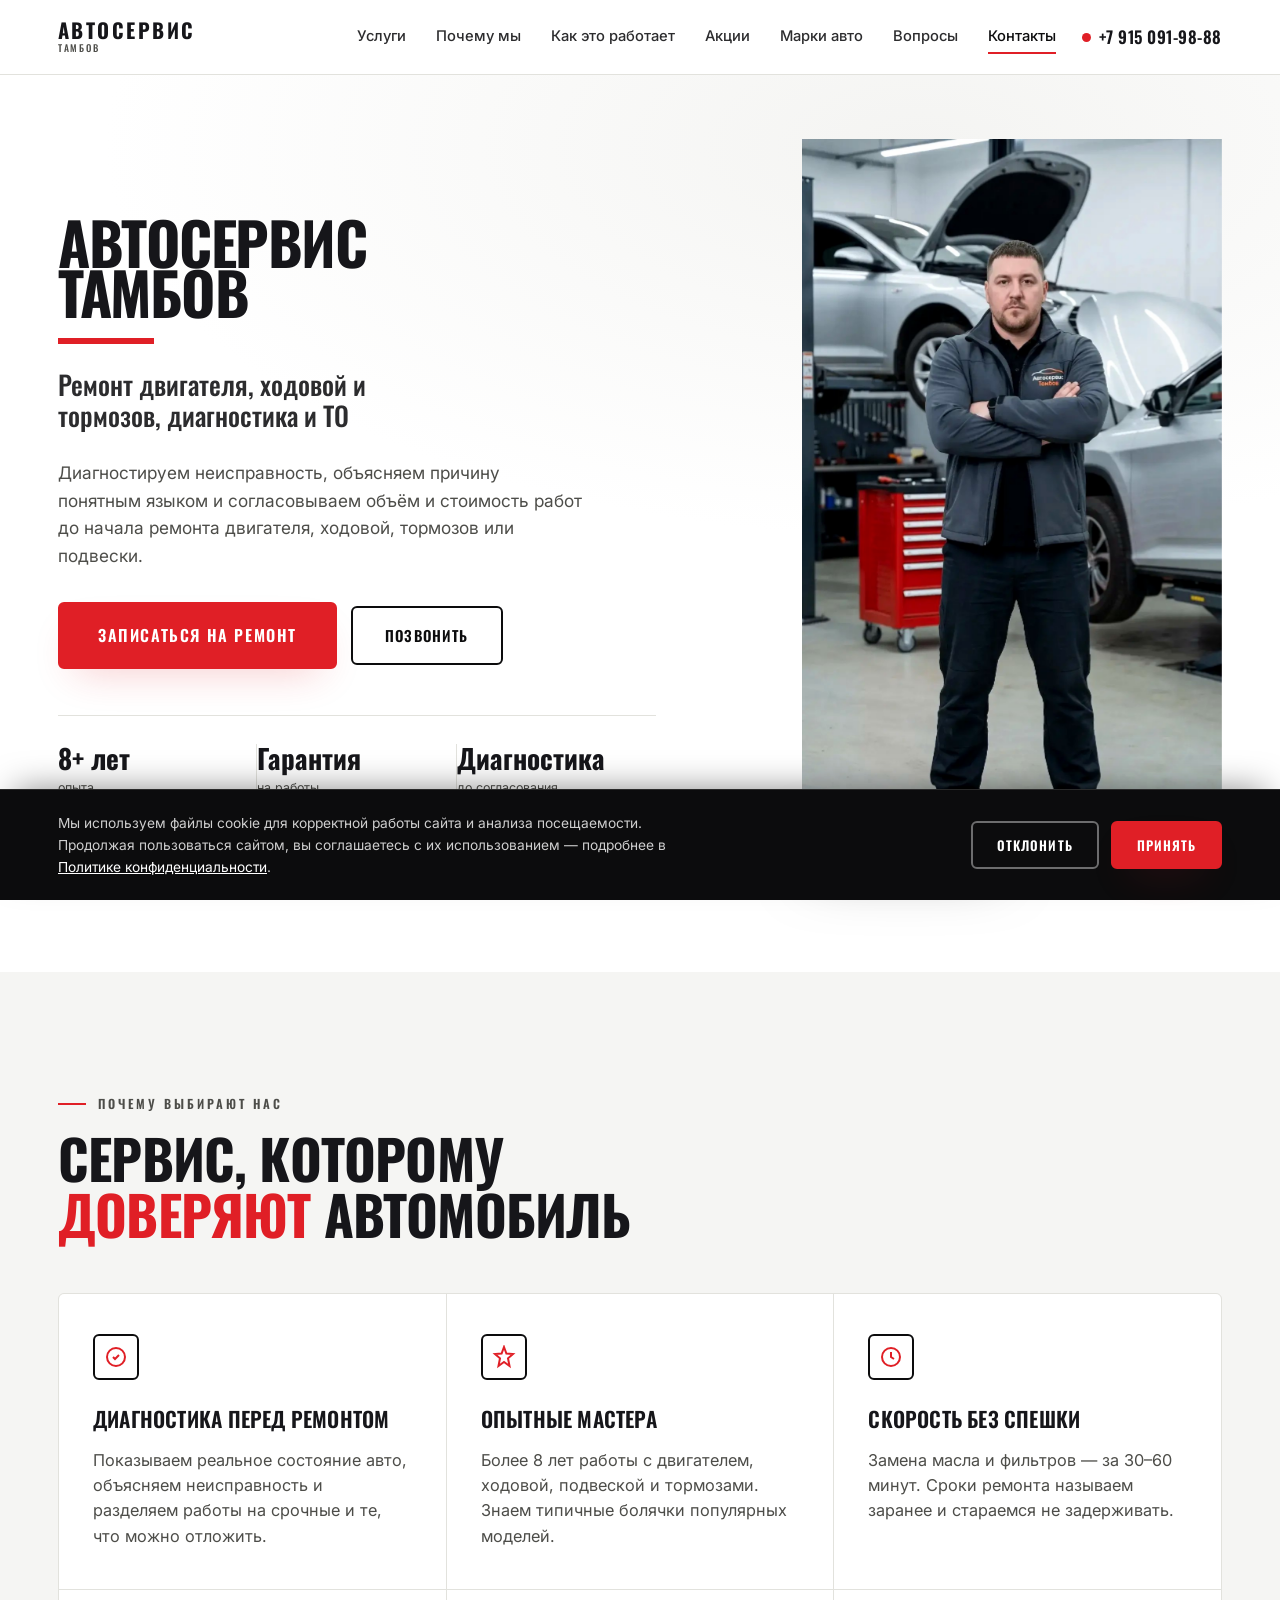
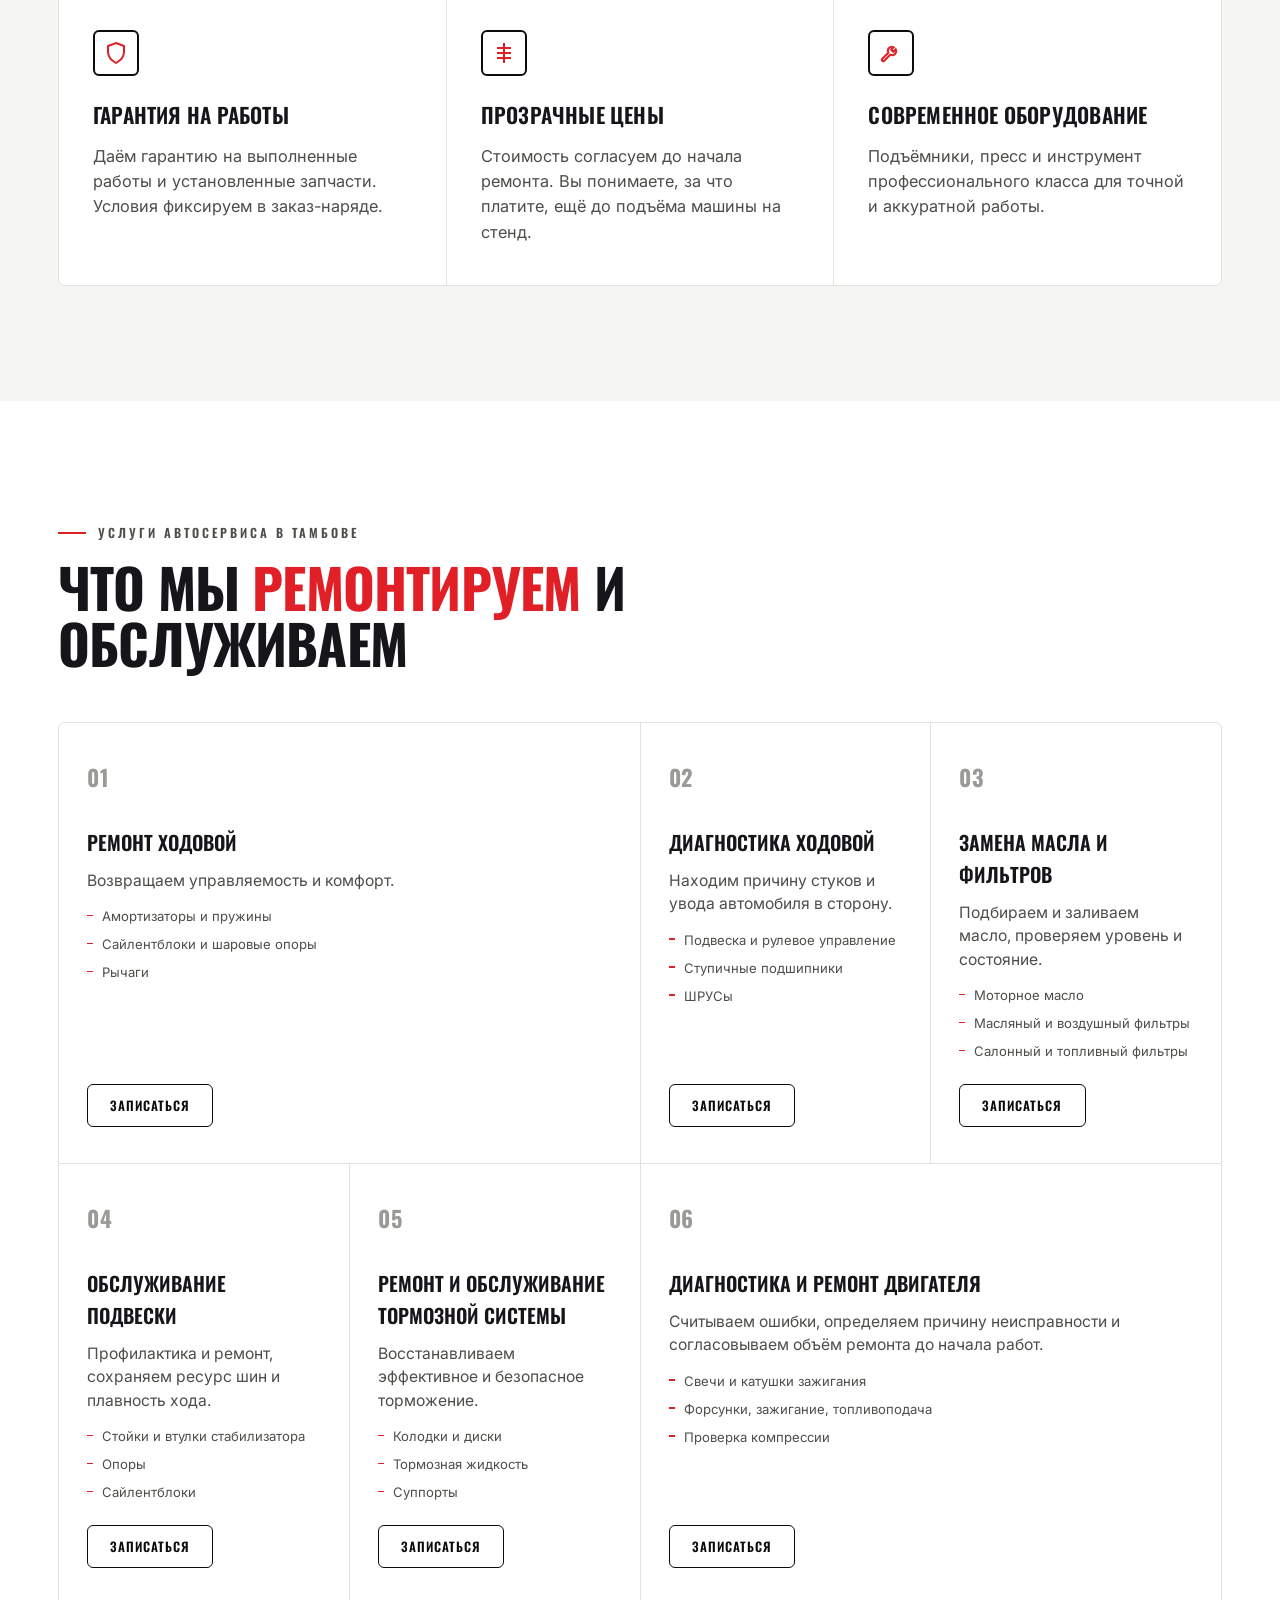
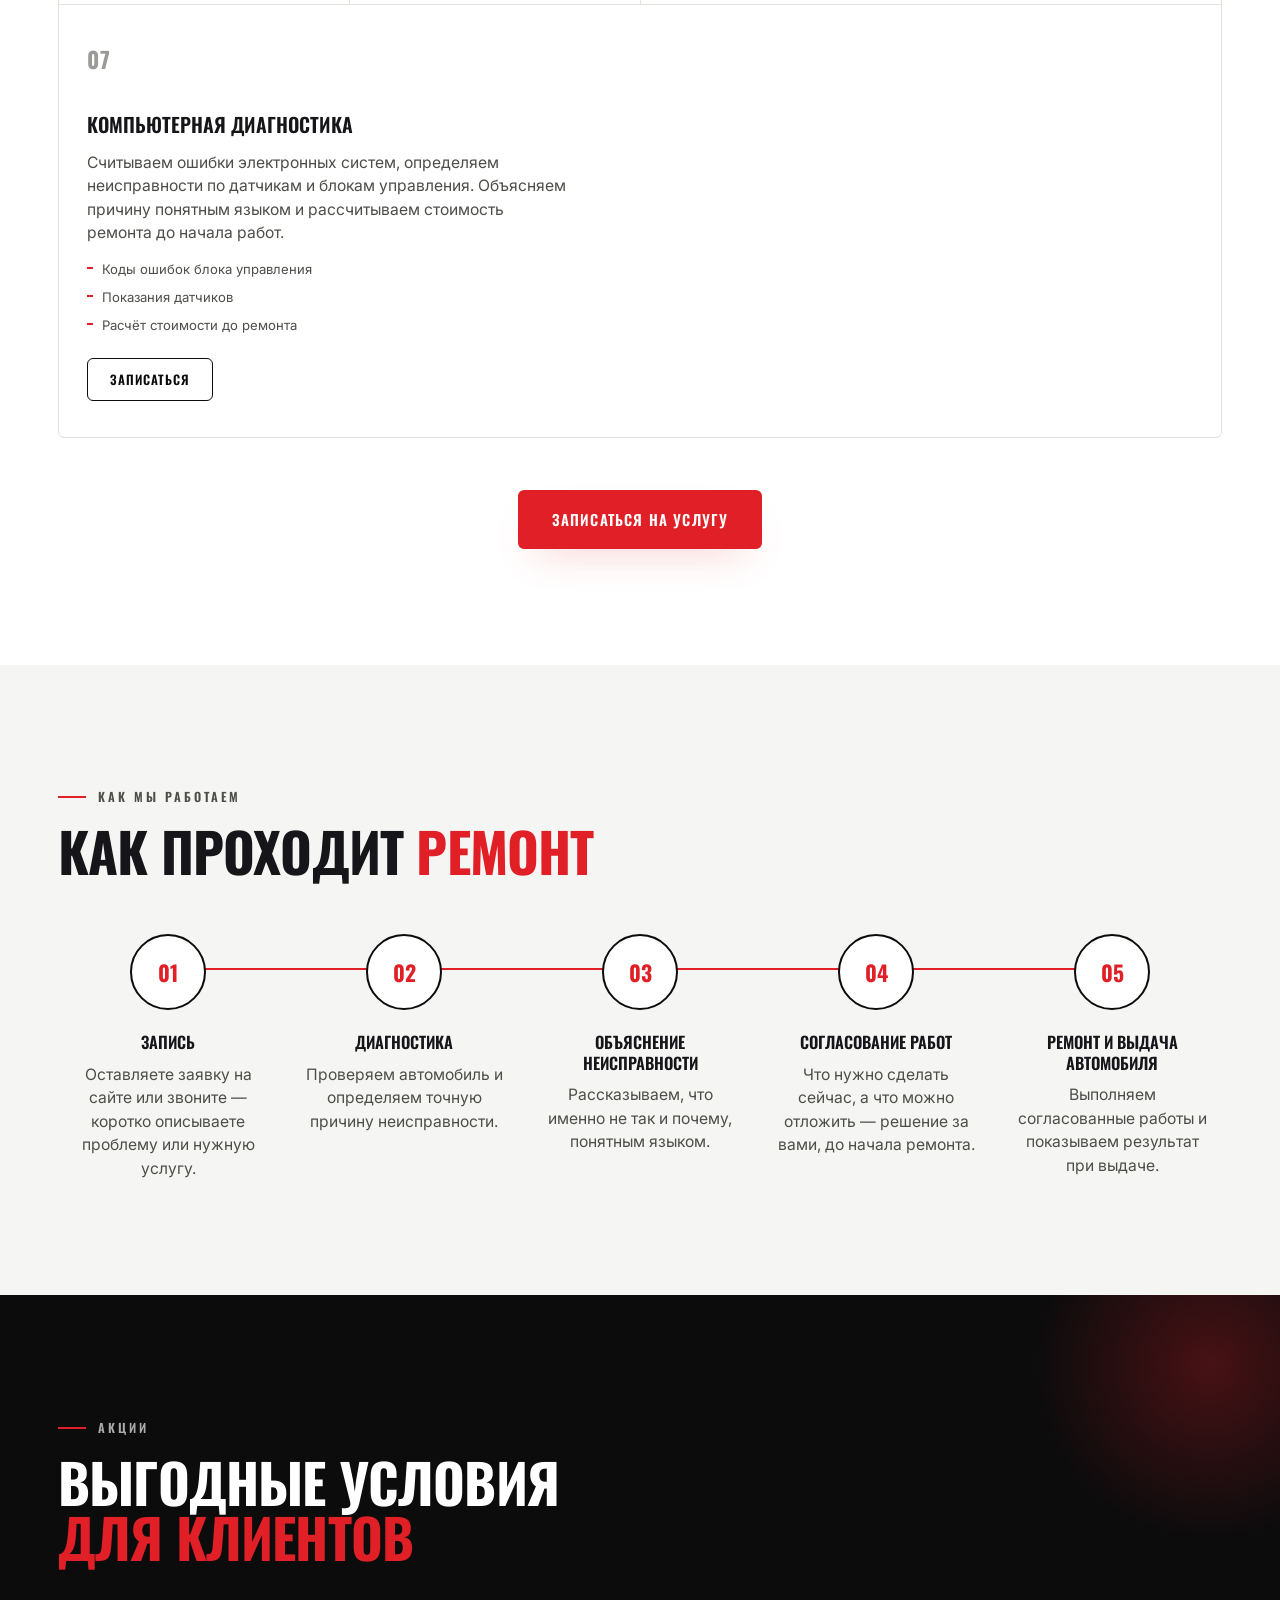
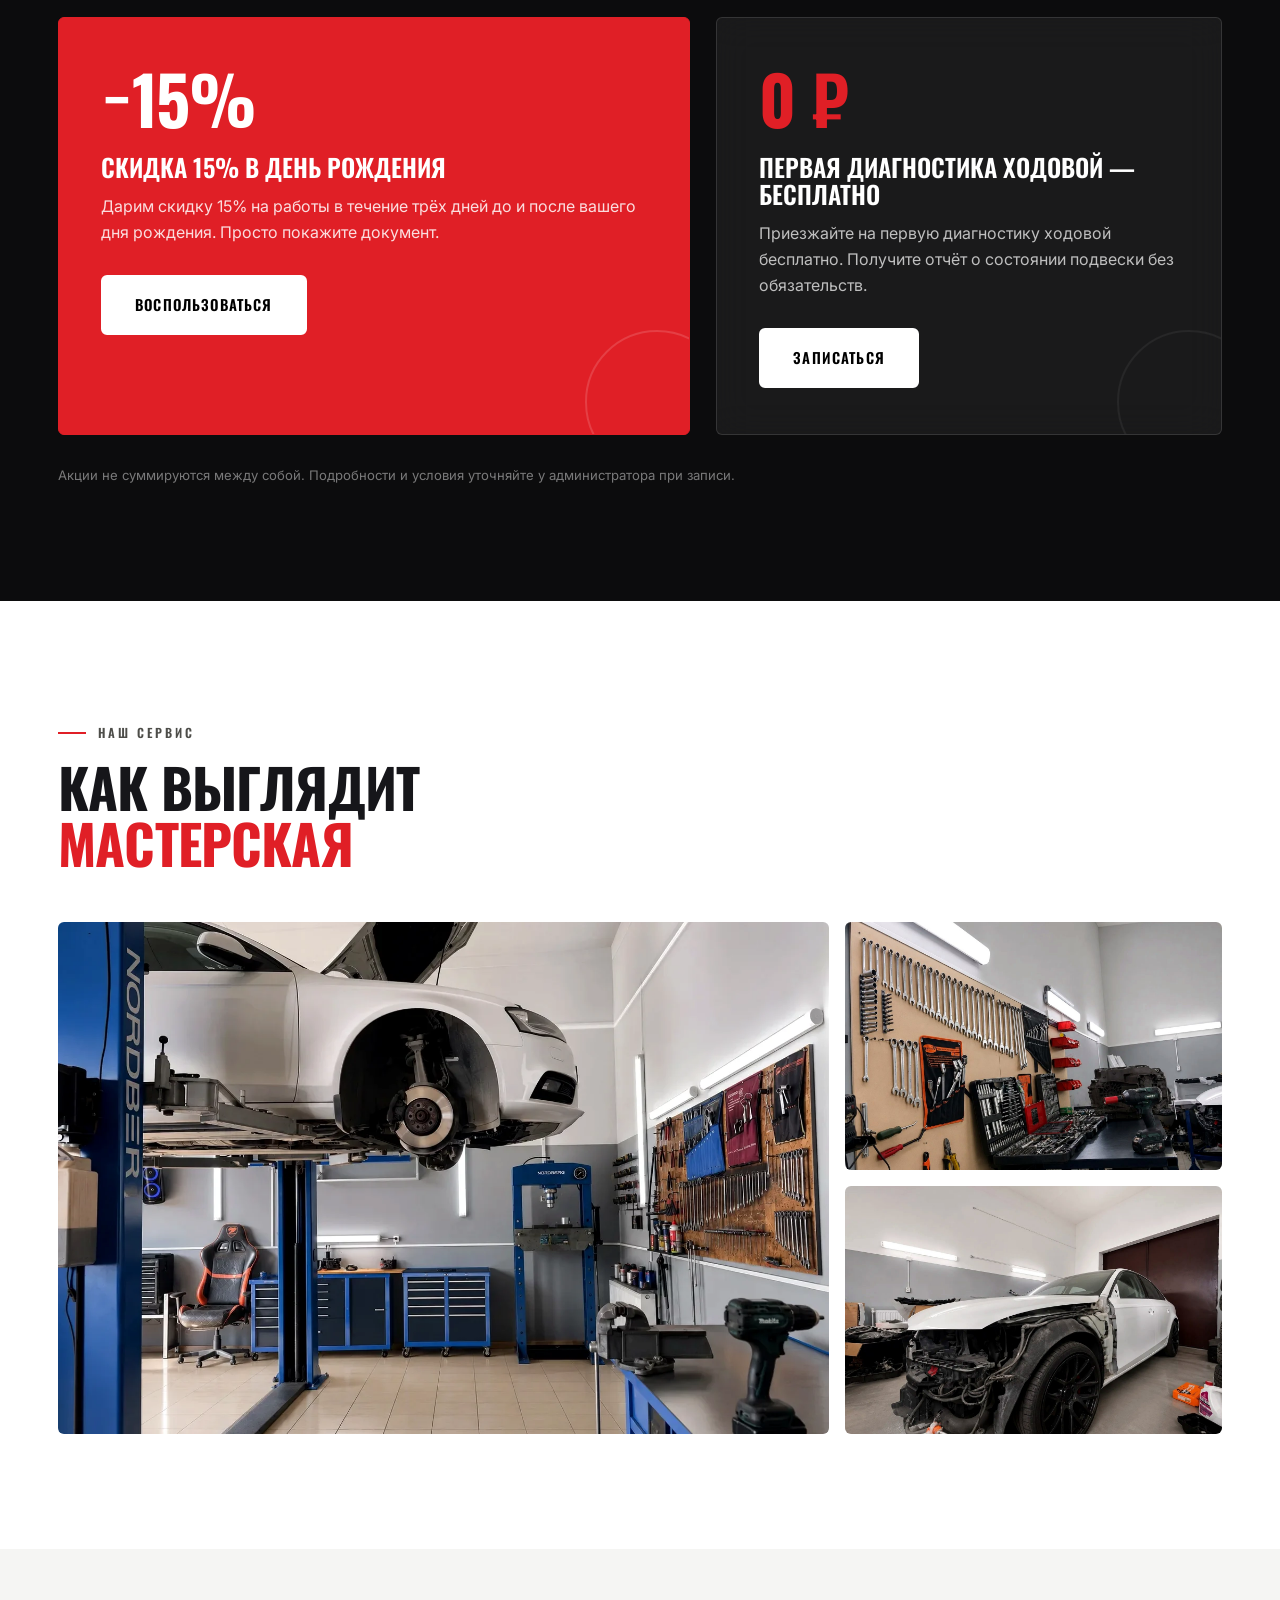
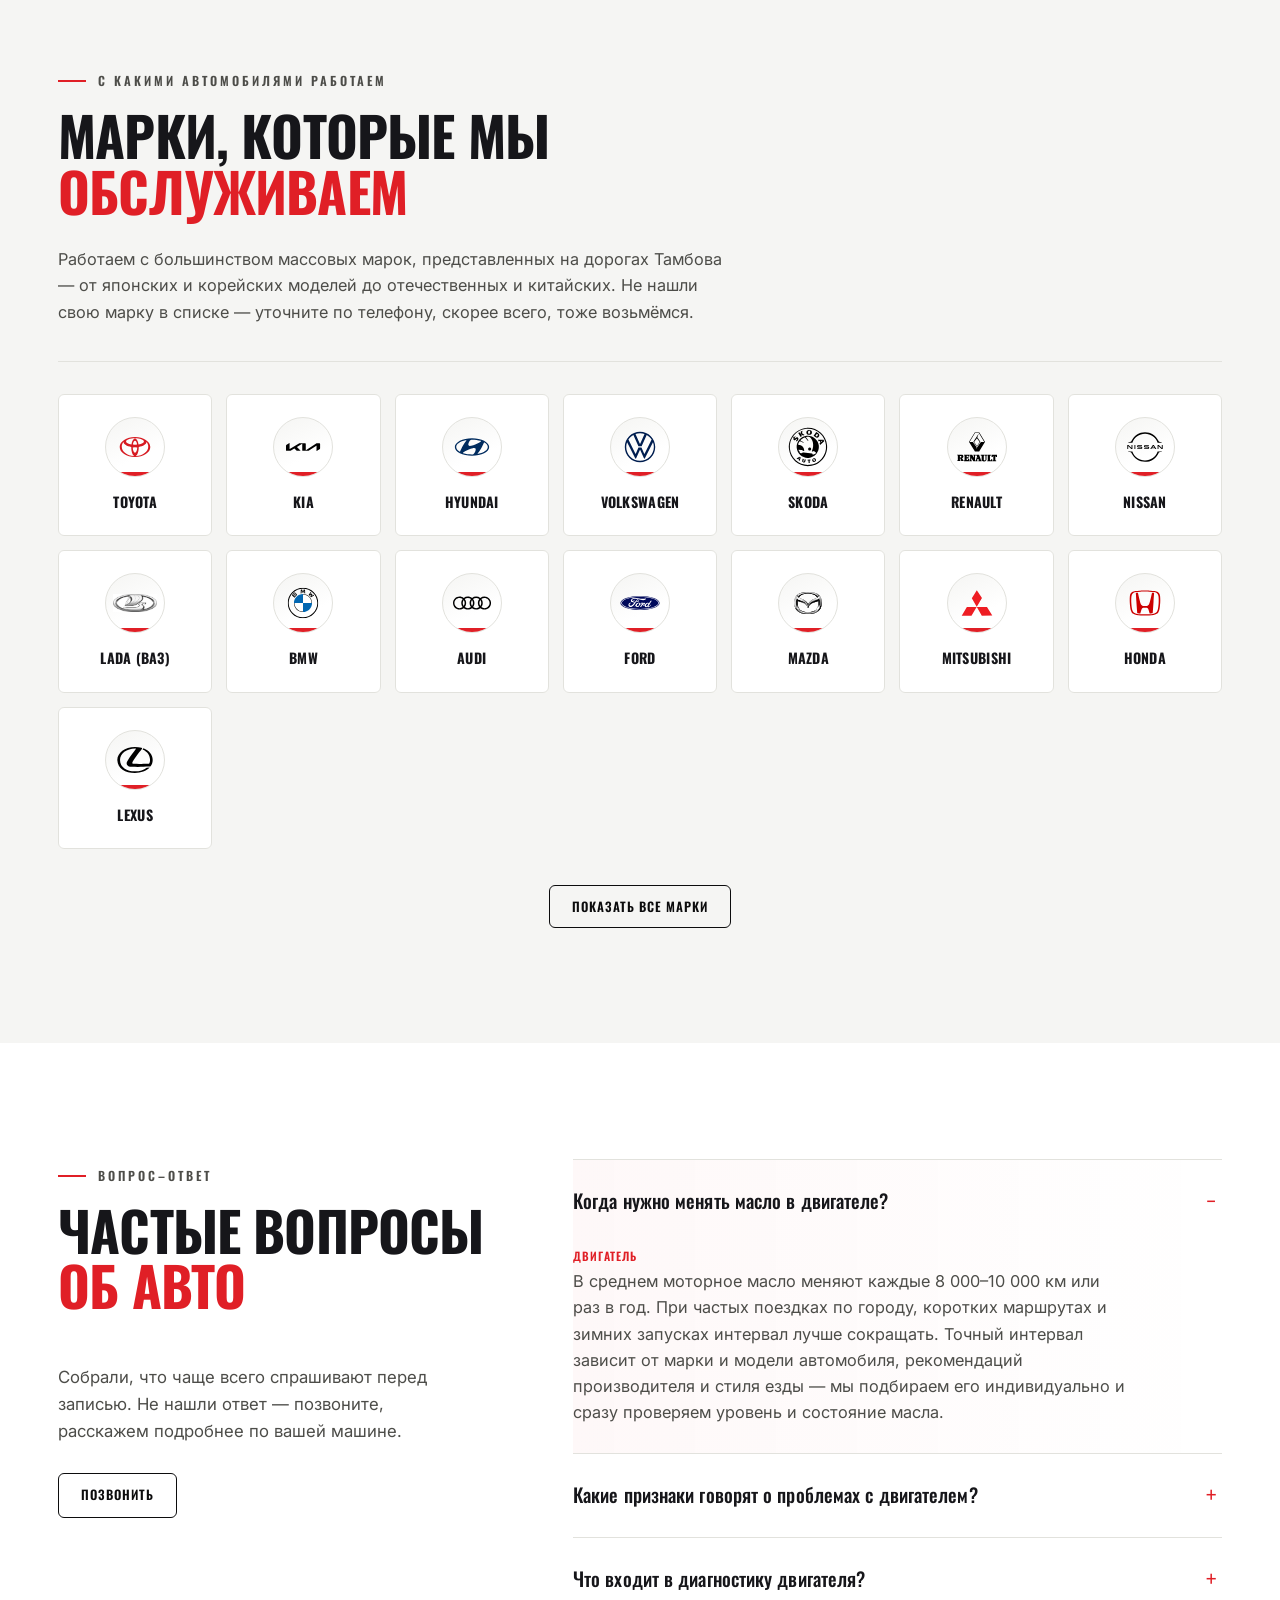
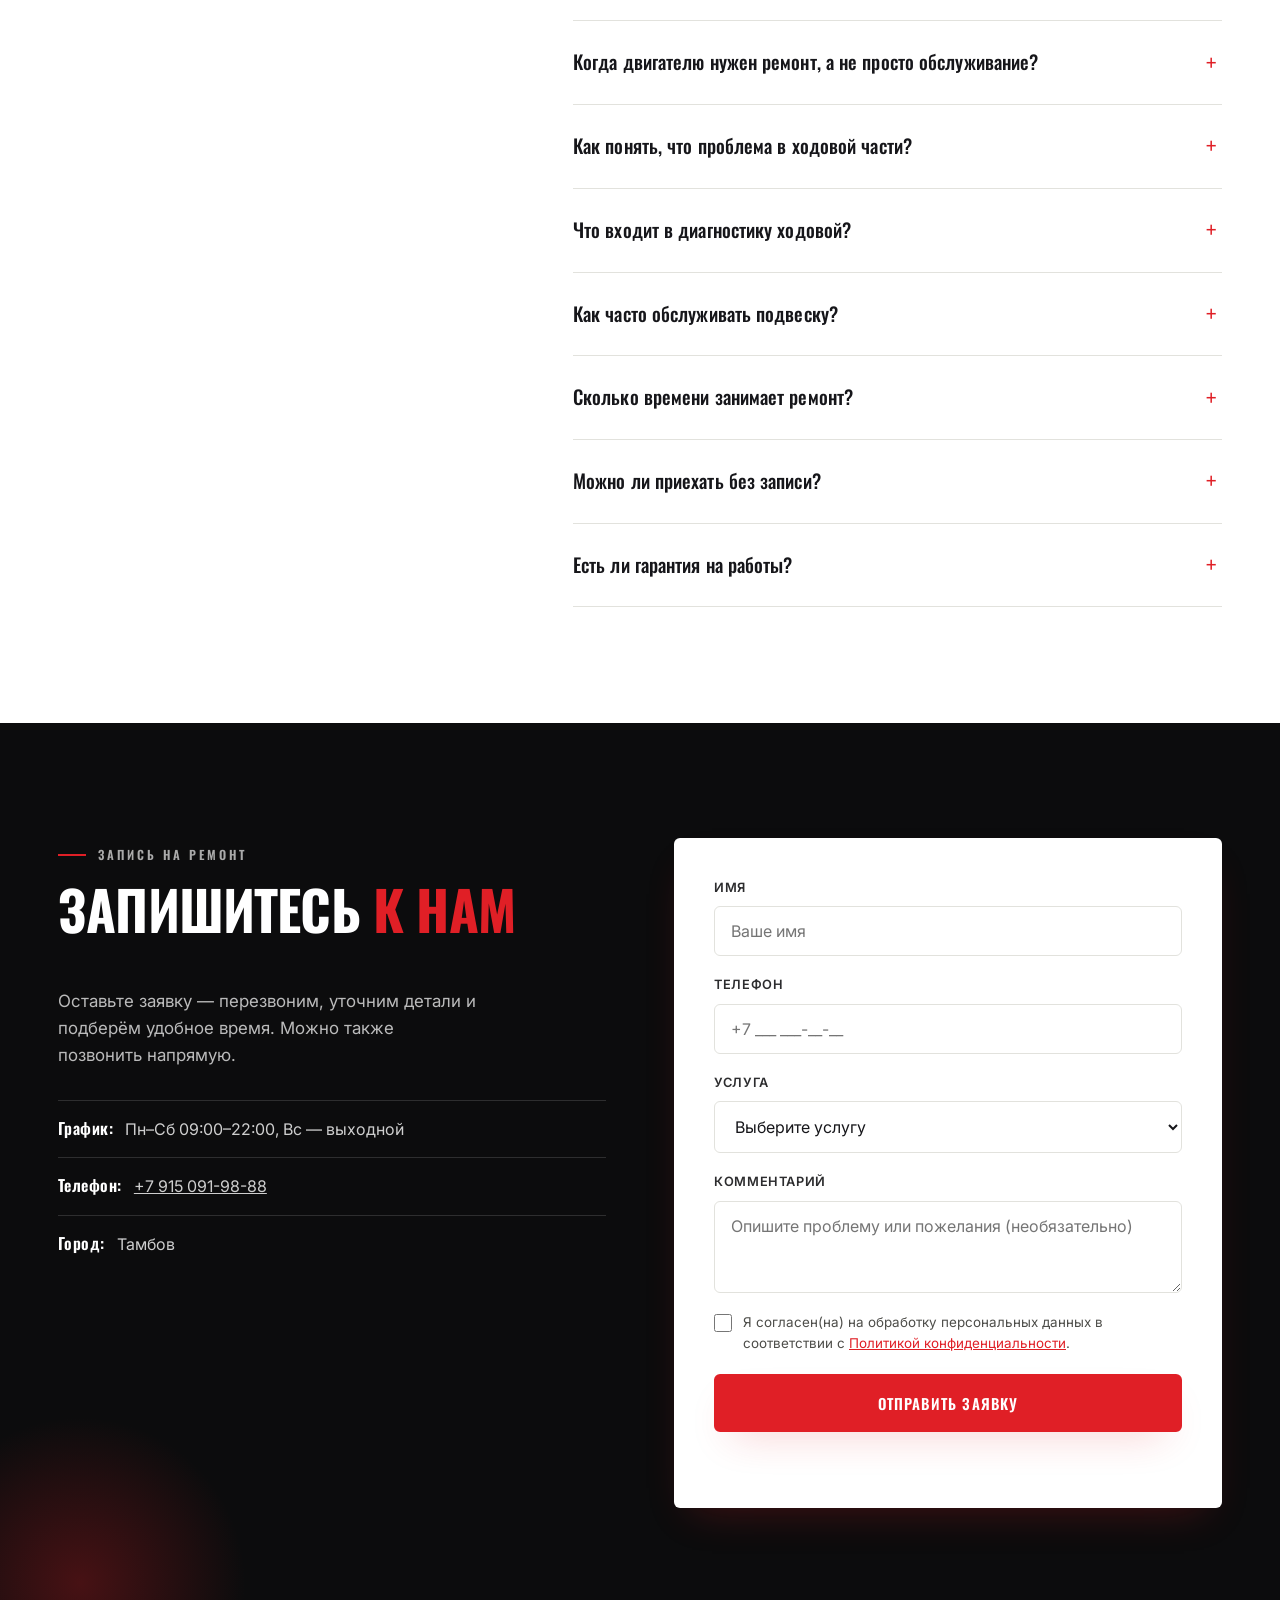
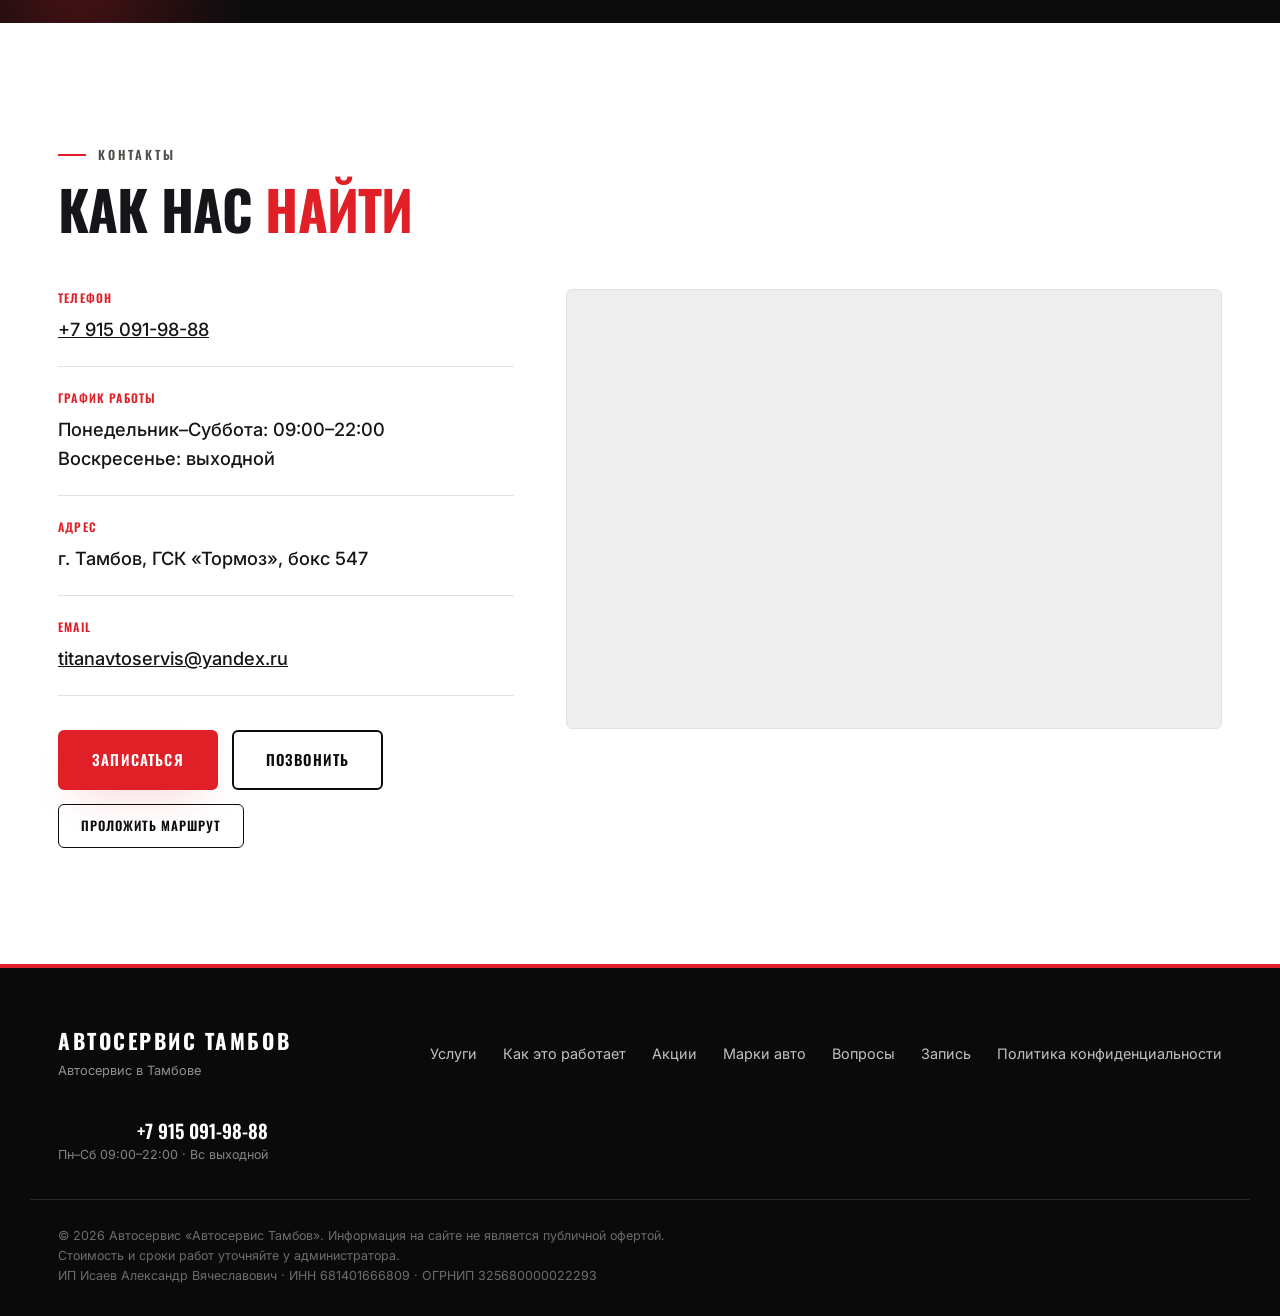
==== STO/index.html @ b54b973a "SEO: короче description, домен тамбовавтосервис.рф в canonical/OG/JSON-LD - meta description сокращё" ====
<!DOCTYPE html>
<html lang="ru">
<head>
<script>document.documentElement.classList.add('js');if('scrollRestoration' in history){history.scrollRestoration='manual'}if(!location.hash){window.scrollTo(0,0)}</script>
<meta charset="UTF-8">
<meta name="viewport" content="width=device-width, initial-scale=1.0">
<title>Автосервис Тамбов — ремонт, диагностика и ТО автомобилей</title>
<meta name="description" content="Автосервис в Тамбове: ремонт двигателя, ходовой и тормозов, замена масла, компьютерная диагностика, ТО. Честная диагностика, гарантия на работы. Пн–Сб 09:00–22:00.">
<meta name="keywords" content="автосервис Тамбов, ремонт автомобилей Тамбов, ремонт двигателя Тамбов, ремонт ходовой Тамбов, замена масла Тамбов, диагностика Тамбов, обслуживание подвески Тамбов, замена тормозов Тамбов, ТО Тамбов, компьютерная диагностика Тамбов">
<meta name="robots" content="index, follow, max-image-preview:large, max-snippet:-1, max-video-preview:-1">
<meta name="author" content="Автосервис Тамбов">
<meta name="geo.region" content="RU-TAM">
<meta name="geo.placename" content="Тамбов">
<meta name="theme-color" content="#000000">
<link rel="canonical" href="https://xn--80aacebauz3avdzlebh.xn--p1ai/">

<!-- Open Graph -->
<meta property="og:type" content="website">
<meta property="og:locale" content="ru_RU">
<meta property="og:site_name" content="Автосервис Тамбов">
<meta property="og:title" content="Автосервис Тамбов — ремонт, диагностика и ТО автомобилей">
<meta property="og:description" content="Ремонт и диагностика ходовой, замена масла, обслуживание подвески и тормозов в Тамбове. Честная диагностика и гарантия. Запишитесь онлайн.">
<meta property="og:url" content="https://xn--80aacebauz3avdzlebh.xn--p1ai/">
<meta property="og:image" content="https://xn--80aacebauz3avdzlebh.xn--p1ai/hero-portrait.jpg">
<meta property="og:image:width" content="1071">
<meta property="og:image:height" content="1920">
<meta property="og:image:alt" content="Главный специалист автосервиса «Автосервис Тамбов»">

<!-- Twitter -->
<meta name="twitter:card" content="summary_large_image">
<meta name="twitter:title" content="Автосервис Тамбов — ремонт и диагностика автомобилей">
<meta name="twitter:description" content="Ремонт ходовой, замена масла, диагностика и ТО в Тамбове. Честная диагностика и гарантия.">
<meta name="twitter:image" content="https://xn--80aacebauz3avdzlebh.xn--p1ai/hero-portrait.jpg">

<link rel="icon" href="data:image/svg+xml,%3Csvg xmlns='http://www.w3.org/2000/svg' viewBox='0 0 100 100'%3E%3Crect width='100' height='100' fill='%23000'/%3E%3Ctext x='50' y='72' font-family='Arial' font-size='62' font-weight='900' fill='%23fff' text-anchor='middle'%3EА%3C/text%3E%3C/svg%3E">

<link rel="preconnect" href="https://fonts.googleapis.com">
<link rel="preconnect" href="https://fonts.gstatic.com" crossorigin>
<link rel="preload" as="image" href="hero-portrait.jpg" fetchpriority="high">
<link href="https://fonts.googleapis.com/css2?family=Oswald:wght@500;600;700&family=Inter:wght@400;500;600;700&display=swap" rel="stylesheet">
<link rel="stylesheet" href="styles.css?v=3">

<!-- Schema.org: LocalBusiness + AutoRepair -->
<script type="application/ld+json">
{
  "@context": "https://schema.org",
  "@type": "AutoRepair",
  "@id": "https://xn--80aacebauz3avdzlebh.xn--p1ai/#business",
  "name": "Автосервис Тамбов",
  "image": "https://xn--80aacebauz3avdzlebh.xn--p1ai/hero-portrait.jpg",
  "url": "https://xn--80aacebauz3avdzlebh.xn--p1ai/",
  "telephone": "+7-900-000-00-00",
  "priceRange": "₽₽",
  "description": "Автосервис в Тамбове: ремонт и диагностика ходовой, замена масла и фильтров, обслуживание подвески, замена тормозной системы и компьютерная диагностика.",
  "address": {
    "@type": "PostalAddress",
    "streetAddress": "г. Тамбов, ГСК «Тормоз», бокс 547",
    "addressLocality": "Тамбов",
    "addressRegion": "Тамбовская область",
    "postalCode": "392000",
    "addressCountry": "RU"
  },
  "geo": {
    "@type": "GeoCoordinates",
    "latitude": "52.721246",
    "longitude": "41.452258"
  },
  "areaServed": {
    "@type": "City",
    "name": "Тамбов"
  },
  "openingHoursSpecification": [
    {
      "@type": "OpeningHoursSpecification",
      "dayOfWeek": ["Monday","Tuesday","Wednesday","Thursday","Friday","Saturday"],
      "opens": "09:00",
      "closes": "22:00"
    }
  ],
  "makesOffer": [
    {"@type":"Offer","itemOffered":{"@type":"Service","name":"Ремонт ходовой"}},
    {"@type":"Offer","itemOffered":{"@type":"Service","name":"Диагностика ходовой"}},
    {"@type":"Offer","itemOffered":{"@type":"Service","name":"Замена масла и фильтров"}},
    {"@type":"Offer","itemOffered":{"@type":"Service","name":"Обслуживание подвески"}},
    {"@type":"Offer","itemOffered":{"@type":"Service","name":"Ремонт и обслуживание тормозной системы"}},
    {"@type":"Offer","itemOffered":{"@type":"Service","name":"Диагностика и ремонт двигателя"}},
    {"@type":"Offer","itemOffered":{"@type":"Service","name":"Компьютерная диагностика"}}
  ]
}
</script>

<!-- Schema.org: FAQPage -->
<script type="application/ld+json">
{
  "@context": "https://schema.org",
  "@type": "FAQPage",
  "mainEntity": [
    {"@type":"Question","name":"Когда нужно менять масло в двигателе?","acceptedAnswer":{"@type":"Answer","text":"В среднем моторное масло меняют каждые 8 000–10 000 км или раз в год — в зависимости от условий эксплуатации. При частых поездках по городу, коротких маршрутах и зимних запусках интервал лучше сокращать. Точный интервал зависит от марки и модели автомобиля, рекомендаций производителя и стиля езды — мы подбираем его индивидуально и сразу проверяем уровень и состояние масла."}},
    {"@type":"Question","name":"Какие признаки говорят о проблемах с двигателем?","acceptedAnswer":{"@type":"Answer","text":"Насторожить должны: загоревшийся индикатор Check Engine, падение мощности и провалы при разгоне, троение и вибрация на холостых, посторонние стуки, синий или чёрный дым из выхлопа, повышенный расход масла или топлива, перегрев. При любом из этих симптомов лучше сразу сделать компьютерную диагностику двигателя у нас в Тамбове."}},
    {"@type":"Question","name":"Что входит в диагностику двигателя?","acceptedAnswer":{"@type":"Answer","text":"Компьютерная диагностика двигателя включает считывание кодов ошибок из блока управления, проверку показаний датчиков в реальном времени, оценку работы системы зажигания, топливоподачи и впуска. При необходимости проверяем компрессию в цилиндрах и состояние свечей. По итогам вы получаете понятное объяснение неисправности и расчёт стоимости ремонта."}},
    {"@type":"Question","name":"Когда двигателю нужен ремонт, а не просто обслуживание?","acceptedAnswer":{"@type":"Answer","text":"Плановое обслуживание (масло, фильтры, свечи) поддерживает двигатель в норме. Ремонт требуется при конкретной неисправности: стук, потеря компрессии, течь масла или антифриза, перегрев, ошибки по катушкам или форсункам. Точный объём работ мы определяем по результатам диагностики и согласовываем с вами до начала ремонта."}},
    {"@type":"Question","name":"Как понять, что проблема в ходовой части?","acceptedAnswer":{"@type":"Answer","text":"Основные признаки неисправности ходовой: стуки и скрипы на неровностях, увод автомобиля в сторону, неравномерный износ шин, вибрация на руле, раскачка кузова после ям. При появлении любого из этих симптомов стоит сделать диагностику ходовой. В Тамбове первая диагностика ходовой у нас — бесплатно."}},
    {"@type":"Question","name":"Что входит в диагностику ходовой?","acceptedAnswer":{"@type":"Answer","text":"Мы осматриваем и проверяем амортизаторы, пружины, сайлентблоки, шаровые опоры, рулевые наконечники, стойки и втулки стабилизатора, ступичные подшипники, ШРУСы и состояние тормозных элементов. По итогам вы получаете список того, что требует замены сейчас, а что можно отложить."}},
    {"@type":"Question","name":"Как часто обслуживать подвеску?","acceptedAnswer":{"@type":"Answer","text":"Проверять подвеску рекомендуется раз в 15 000–20 000 км или при появлении посторонних звуков — точный интервал зависит от модели автомобиля, рекомендаций производителя и состояния узлов. Расходные элементы (сайлентблоки, стойки стабилизатора) меняются по износу. Регулярный осмотр продлевает срок службы шин и сохраняет управляемость."}},
    {"@type":"Question","name":"Сколько времени занимает ремонт?","acceptedAnswer":{"@type":"Answer","text":"Замена масла и фильтров — около 30–60 минут. Диагностика — 30–40 минут. Ремонт подвески и тормозов чаще занимает от 1 до 3 часов, ремонт двигателя и сложные случаи — дольше. Сроки зависят от автомобиля, объёма работ и наличия нужных деталей — точное время называем после диагностики, до начала работ."}},
    {"@type":"Question","name":"Можно ли приехать без записи?","acceptedAnswer":{"@type":"Answer","text":"Да, мы стараемся принять без записи, но в часы загрузки возможно ожидание. Чтобы приехать в удобное время и без очереди, лучше записаться заранее по телефону или через форму на сайте."}},
    {"@type":"Question","name":"Есть ли гарантия на работы?","acceptedAnswer":{"@type":"Answer","text":"Да. Мы предоставляем гарантию на выполненные работы и установленные запчасти. Условия и срок гарантии зависят от вида работ и согласовываются при оформлении заказа-наряда."}}
  ]
}
</script>
</head>
<body>

<a class="skip-link" href="#main">Перейти к содержимому</a>

<div class="scroll-progress" id="scroll-progress" aria-hidden="true"></div>

<!-- HEADER -->
<header class="site-header" id="top">
  <div class="container header-inner">
    <a href="#top" class="brand" aria-label="Автосервис Тамбов, на главную">
      <span class="brand-name">АВТОСЕРВИС<small>Тамбов</small></span>
    </a>
    <nav class="nav" aria-label="Основная навигация">
      <a href="#services">Услуги</a>
      <a href="#why">Почему мы</a>
      <a href="#process">Как это работает</a>
      <a href="#promo">Акции</a>
      <a href="#brands">Марки авто</a>
      <a href="#faq">Вопросы</a>
      <a href="#contacts">Контакты</a>
    </nav>
    <a href="tel:+79150919888" class="header-phone" aria-label="Позвонить в автосервис Тамбов">
      +7 915 091-98-88
    </a>
    <button class="burger" aria-label="Открыть меню" aria-expanded="false" aria-controls="mobile-nav">
      <span></span><span></span><span></span>
    </button>
  </div>
  <div class="mobile-nav" id="mobile-nav" hidden>
    <a href="#services">Услуги</a>
    <a href="#why">Почему мы</a>
    <a href="#process">Как это работает</a>
    <a href="#promo">Акции</a>
    <a href="#brands">Марки авто</a>
    <a href="#faq">Вопросы</a>
    <a href="#contacts">Контакты</a>
    <a href="tel:+79150919888" class="mobile-call">Позвонить: +7 915 091-98-88</a>
  </div>
</header>

<main id="main">

<!-- HERO -->
<section class="hero" aria-labelledby="hero-title">
  <div class="container hero-grid">
    <div class="hero-copy">
      <h1 id="hero-title">
        <span class="hero-brand hero-enter">Автосервис<br>Тамбов</span>
        <span class="hero-sub hero-enter hero-enter-2">Ремонт двигателя, ходовой и тормозов, диагностика и ТО</span>
      </h1>
      <p class="hero-lead hero-enter hero-enter-2">
        Диагностируем неисправность, объясняем причину понятным языком и согласовываем объём
        и стоимость работ до начала ремонта двигателя, ходовой, тормозов или подвески.
      </p>
      <div class="hero-actions hero-enter hero-enter-3">
        <a href="#booking" class="btn btn-primary btn-lg">Записаться на ремонт</a>
        <a href="tel:+79150919888" class="btn btn-ghost">Позвонить</a>
      </div>
      <ul class="hero-trust hero-enter hero-enter-3">
        <li><strong>8+ лет</strong><span>опыта<br>мастеров</span></li>
        <li><strong>Гарантия</strong><span>на работы<br>и запчасти</span></li>
        <li><strong>Диагностика</strong><span>до согласования<br>объёма работ</span></li>
      </ul>
    </div>

    <figure class="hero-figure hero-enter hero-enter-4">
      <picture>
        <img src="hero-portrait.jpg" alt="Главный специалист автосервиса «Автосервис Тамбов» на фоне поднятого автомобиля" width="1071" height="1920" fetchpriority="high">
      </picture>
      <figcaption class="hero-badge">
        <span class="hero-badge-line">Александр</span>
        Руководитель автосервиса
      </figcaption>
    </figure>
  </div>
</section>

<!-- WHY -->
<section class="section why" id="why" aria-labelledby="why-title">
  <div class="container">
    <p class="eyebrow">Почему выбирают нас</p>
    <h2 id="why-title" class="section-title">Сервис, которому <span class="accent">доверяют</span> автомобиль</h2>
    <div class="why-grid stagger">
      <article class="why-card">
        <div class="why-ico"><svg viewBox="0 0 24 24" fill="none" stroke="currentColor" stroke-width="2"><path d="M9 12l2 2 4-4"/><circle cx="12" cy="12" r="9"/></svg></div>
        <h3>Диагностика перед ремонтом</h3>
        <p>Показываем реальное состояние авто, объясняем неисправность и разделяем работы на срочные и те, что можно отложить.</p>
      </article>
      <article class="why-card">
        <div class="why-ico"><svg viewBox="0 0 24 24" fill="none" stroke="currentColor" stroke-width="2"><path d="M12 2l2.4 6.5L21 9l-5 4.3L17.5 21 12 17l-5.5 4L8 13.3 3 9l6.6-.5z"/></svg></div>
        <h3>Опытные мастера</h3>
        <p>Более 8 лет работы с двигателем, ходовой, подвеской и тормозами. Знаем типичные болячки популярных моделей.</p>
      </article>
      <article class="why-card">
        <div class="why-ico"><svg viewBox="0 0 24 24" fill="none" stroke="currentColor" stroke-width="2"><circle cx="12" cy="12" r="9"/><path d="M12 7v5l3 2"/></svg></div>
        <h3>Скорость без спешки</h3>
        <p>Замена масла и фильтров — за 30–60 минут. Сроки ремонта называем заранее и стараемся не задерживать.</p>
      </article>
      <article class="why-card">
        <div class="why-ico"><svg viewBox="0 0 24 24" fill="none" stroke="currentColor" stroke-width="2"><path d="M12 2l8 3v6c0 5-3.5 8.5-8 11-4.5-2.5-8-6-8-11V5z"/></svg></div>
        <h3>Гарантия на работы</h3>
        <p>Даём гарантию на выполненные работы и установленные запчасти. Условия фиксируем в заказ-наряде.</p>
      </article>
      <article class="why-card">
        <div class="why-ico"><svg viewBox="0 0 24 24" fill="none" stroke="currentColor" stroke-width="2"><path d="M12 2v20M5 7h14M5 12h14M5 17h14"/></svg></div>
        <h3>Прозрачные цены</h3>
        <p>Стоимость согласуем до начала ремонта. Вы понимаете, за что платите, ещё до подъёма машины на стенд.</p>
      </article>
      <article class="why-card">
        <div class="why-ico"><svg viewBox="0 0 24 24" fill="none" stroke="currentColor" stroke-width="2"><path d="M14.7 6.3a4 4 0 00-5.4 5.4l-6 6a1.4 1.4 0 002 2l6-6a4 4 0 005.4-5.4l-2.5 2.5-2-2z"/></svg></div>
        <h3>Современное оборудование</h3>
        <p>Подъёмники, пресс и инструмент профессионального класса для точной и аккуратной работы.</p>
      </article>
    </div>
  </div>
</section>

<!-- SERVICES -->
<section class="section services" id="services" aria-labelledby="services-title">
  <div class="container">
    <p class="eyebrow">Услуги автосервиса в Тамбове</p>
    <h2 id="services-title" class="section-title">Что мы <span class="accent">ремонтируем</span> и обслуживаем</h2>
    <div class="services-grid stagger" itemscope itemtype="https://schema.org/OfferCatalog">
      <article class="service-card" itemscope itemprop="itemListElement" itemtype="https://schema.org/Service">
        <span class="service-num">01</span>
        <h3 itemprop="name">Ремонт ходовой</h3>
        <p itemprop="description">Возвращаем управляемость и комфорт.</p>
        <ul class="service-examples">
          <li>Амортизаторы и пружины</li>
          <li>Сайлентблоки и шаровые опоры</li>
          <li>Рычаги</li>
        </ul>
        <button type="button" class="btn btn-outline service-cta" data-service="Ремонт ходовой">Записаться</button>
      </article>
      <article class="service-card" itemscope itemprop="itemListElement" itemtype="https://schema.org/Service">
        <span class="service-num">02</span>
        <h3 itemprop="name">Диагностика ходовой</h3>
        <p itemprop="description">Находим причину стуков и увода автомобиля в сторону.</p>
        <ul class="service-examples">
          <li>Подвеска и рулевое управление</li>
          <li>Ступичные подшипники</li>
          <li>ШРУСы</li>
        </ul>
        <button type="button" class="btn btn-outline service-cta" data-service="Диагностика ходовой">Записаться</button>
      </article>
      <article class="service-card" itemscope itemprop="itemListElement" itemtype="https://schema.org/Service">
        <span class="service-num">03</span>
        <h3 itemprop="name">Замена масла и фильтров</h3>
        <p itemprop="description">Подбираем и заливаем масло, проверяем уровень и состояние.</p>
        <ul class="service-examples">
          <li>Моторное масло</li>
          <li>Масляный и воздушный фильтры</li>
          <li>Салонный и топливный фильтры</li>
        </ul>
        <button type="button" class="btn btn-outline service-cta" data-service="Замена масла и фильтров">Записаться</button>
      </article>
      <article class="service-card" itemscope itemprop="itemListElement" itemtype="https://schema.org/Service">
        <span class="service-num">04</span>
        <h3 itemprop="name">Обслуживание подвески</h3>
        <p itemprop="description">Профилактика и ремонт, сохраняем ресурс шин и плавность хода.</p>
        <ul class="service-examples">
          <li>Стойки и втулки стабилизатора</li>
          <li>Опоры</li>
          <li>Сайлентблоки</li>
        </ul>
        <button type="button" class="btn btn-outline service-cta" data-service="Обслуживание подвески">Записаться</button>
      </article>
      <article class="service-card" itemscope itemprop="itemListElement" itemtype="https://schema.org/Service">
        <span class="service-num">05</span>
        <h3 itemprop="name">Ремонт и обслуживание тормозной системы</h3>
        <p itemprop="description">Восстанавливаем эффективное и безопасное торможение.</p>
        <ul class="service-examples">
          <li>Колодки и диски</li>
          <li>Тормозная жидкость</li>
          <li>Суппорты</li>
        </ul>
        <button type="button" class="btn btn-outline service-cta" data-service="Ремонт и обслуживание тормозной системы">Записаться</button>
      </article>
      <article class="service-card" itemscope itemprop="itemListElement" itemtype="https://schema.org/Service">
        <span class="service-num">06</span>
        <h3 itemprop="name">Диагностика и ремонт двигателя</h3>
        <p itemprop="description">Считываем ошибки, определяем причину неисправности и согласовываем объём ремонта до начала работ.</p>
        <ul class="service-examples">
          <li>Свечи и катушки зажигания</li>
          <li>Форсунки, зажигание, топливоподача</li>
          <li>Проверка компрессии</li>
        </ul>
        <button type="button" class="btn btn-outline service-cta" data-service="Диагностика и ремонт двигателя">Записаться</button>
      </article>
      <article class="service-card service-card-wide" itemscope itemprop="itemListElement" itemtype="https://schema.org/Service">
        <span class="service-num">07</span>
        <h3 itemprop="name">Компьютерная диагностика</h3>
        <p itemprop="description">Считываем ошибки электронных систем, определяем неисправности по датчикам и блокам управления. Объясняем причину понятным языком и рассчитываем стоимость ремонта до начала работ.</p>
        <ul class="service-examples">
          <li>Коды ошибок блока управления</li>
          <li>Показания датчиков</li>
          <li>Расчёт стоимости до ремонта</li>
        </ul>
        <button type="button" class="btn btn-outline service-cta" data-service="Компьютерная диагностика">Записаться</button>
      </article>
    </div>
    <div class="services-cta">
      <a href="#booking" class="btn btn-primary">Записаться на услугу</a>
    </div>
  </div>
</section>

<!-- PROCESS -->
<section class="section process" id="process" aria-labelledby="process-title">
  <div class="container">
    <p class="eyebrow">Как мы работаем</p>
    <h2 id="process-title" class="section-title">Как проходит <span class="accent">ремонт</span></h2>
    <ol class="process-timeline stagger">
      <li class="process-step">
        <span class="process-node"><span class="process-num">01</span></span>
        <h3>Запись</h3>
        <p>Оставляете заявку на сайте или звоните — коротко описываете проблему или нужную услугу.</p>
      </li>
      <li class="process-step">
        <span class="process-node"><span class="process-num">02</span></span>
        <h3>Диагностика</h3>
        <p>Проверяем автомобиль и определяем точную причину неисправности.</p>
      </li>
      <li class="process-step">
        <span class="process-node"><span class="process-num">03</span></span>
        <h3>Объяснение неисправности</h3>
        <p>Рассказываем, что именно не так и почему, понятным языком.</p>
      </li>
      <li class="process-step">
        <span class="process-node"><span class="process-num">04</span></span>
        <h3>Согласование работ</h3>
        <p>Что нужно сделать сейчас, а что можно отложить — решение за вами, до начала ремонта.</p>
      </li>
      <li class="process-step">
        <span class="process-node"><span class="process-num">05</span></span>
        <h3>Ремонт и выдача автомобиля</h3>
        <p>Выполняем согласованные работы и показываем результат при выдаче.</p>
      </li>
    </ol>
  </div>
</section>

<!-- PROMO -->
<section class="section promo" id="promo" aria-labelledby="promo-title">
  <div class="container">
    <p class="eyebrow eyebrow-inverse">Акции</p>
    <h2 id="promo-title" class="section-title section-title-inverse">Выгодные условия <span class="accent">для клиентов</span></h2>
    <div class="promo-grid">
      <article class="promo-card promo-card-primary" data-reveal="left" data-reveal-repeat>
        <span class="promo-tag">−15%</span>
        <h3>Скидка 15% в день рождения</h3>
        <p>Дарим скидку 15% на работы в течение трёх дней до и после вашего дня рождения. Просто покажите документ.</p>
        <a href="#booking" class="btn btn-light">Воспользоваться</a>
      </article>
      <article class="promo-card" data-reveal="right" data-reveal-repeat>
        <span class="promo-tag">0 ₽</span>
        <h3>Первая диагностика ходовой — бесплатно</h3>
        <p>Приезжайте на первую диагностику ходовой бесплатно. Получите отчёт о состоянии подвески без обязательств.</p>
        <a href="#booking" class="btn btn-light">Записаться</a>
      </article>
    </div>
    <p class="promo-note">Акции не суммируются между собой. Подробности и условия уточняйте у администратора при записи.</p>
  </div>
</section>

<!-- GALLERY -->
<section class="section gallery" id="gallery" aria-labelledby="gallery-title">
  <div class="container">
    <p class="eyebrow">Наш сервис</p>
    <h2 id="gallery-title" class="section-title">Как выглядит <span class="accent">мастерская</span></h2>
    <div class="gallery-grid">
      <figure class="gallery-item gallery-item-wide" data-reveal="scale" data-reveal-repeat>
        <img src="workshop-1.webp" alt="Автомобиль на подъёмнике в автосервисе «Автосервис Тамбов»" loading="lazy" width="1448" height="1086">
      </figure>
      <figure class="gallery-item" data-reveal="up" data-reveal-repeat>
        <img src="tools-1.jpg" alt="Профессиональный инструмент в автосервисе «Автосервис Тамбов»" loading="lazy" width="1448" height="1086">
      </figure>
      <figure class="gallery-item" data-reveal="up" data-reveal-repeat>
        <img src="workshop-2.jpg" alt="Ремонт автомобиля в боксе автосервиса «Автосервис Тамбов»" loading="lazy" width="1448" height="1086">
      </figure>
    </div>
  </div>
</section>

<!-- BRANDS -->
<section class="section brands" id="brands" aria-labelledby="brands-title">
  <div class="container">
    <p class="eyebrow">С какими автомобилями работаем</p>
    <h2 id="brands-title" class="section-title">Марки, которые мы <span class="accent">обслуживаем</span></h2>
    <p class="brands-lead">Работаем с большинством массовых марок, представленных на дорогах Тамбова — от японских и корейских моделей до отечественных и китайских. Не нашли свою марку в списке — уточните по телефону, скорее всего, тоже возьмёмся.</p>
    <div class="brands-divider" role="presentation"></div>
    <ul class="brands-grid stagger" id="brands-list">
      <li><span class="brand-mark"><img src="assets/car-brands/toyota.svg" alt="Логотип Toyota" loading="lazy" decoding="async" width="40" height="40"></span><span class="brand-label">Toyota</span></li>
      <li><span class="brand-mark"><img src="assets/car-brands/kia.svg" alt="Логотип Kia" loading="lazy" decoding="async" width="40" height="40"></span><span class="brand-label">Kia</span></li>
      <li><span class="brand-mark"><img src="assets/car-brands/hyundai.svg" alt="Логотип Hyundai" loading="lazy" decoding="async" width="40" height="40"></span><span class="brand-label">Hyundai</span></li>
      <li><span class="brand-mark"><img src="assets/car-brands/volkswagen.svg" alt="Логотип Volkswagen" loading="lazy" decoding="async" width="40" height="40"></span><span class="brand-label">Volkswagen</span></li>
      <li><span class="brand-mark"><img src="assets/car-brands/skoda.svg" alt="Логотип Skoda" loading="lazy" decoding="async" width="40" height="40"></span><span class="brand-label">Skoda</span></li>
      <li><span class="brand-mark"><img src="assets/car-brands/renault.svg" alt="Логотип Renault" loading="lazy" decoding="async" width="40" height="40"></span><span class="brand-label">Renault</span></li>
      <li><span class="brand-mark"><img src="assets/car-brands/nissan.svg" alt="Логотип Nissan" loading="lazy" decoding="async" width="40" height="40"></span><span class="brand-label">Nissan</span></li>
      <li><span class="brand-mark"><img src="assets/car-brands/lada.png" alt="Логотип Lada" loading="lazy" decoding="async" width="40" height="40"></span><span class="brand-label">Lada (ВАЗ)</span></li>
      <li><span class="brand-mark"><img src="assets/car-brands/bmw.svg" alt="Логотип BMW" loading="lazy" decoding="async" width="40" height="40"></span><span class="brand-label">BMW</span></li>
      <li><span class="brand-mark"><img src="assets/car-brands/audi.svg" alt="Логотип Audi" loading="lazy" decoding="async" width="40" height="40"></span><span class="brand-label">Audi</span></li>
      <li><span class="brand-mark"><img src="assets/car-brands/ford.svg" alt="Логотип Ford" loading="lazy" decoding="async" width="40" height="40"></span><span class="brand-label">Ford</span></li>
      <li><span class="brand-mark"><img src="assets/car-brands/mazda.svg" alt="Логотип Mazda" loading="lazy" decoding="async" width="40" height="40"></span><span class="brand-label">Mazda</span></li>
      <li><span class="brand-mark"><img src="assets/car-brands/mitsubishi.svg" alt="Логотип Mitsubishi" loading="lazy" decoding="async" width="40" height="40"></span><span class="brand-label">Mitsubishi</span></li>
      <li><span class="brand-mark"><img src="assets/car-brands/honda.svg" alt="Логотип Honda" loading="lazy" decoding="async" width="40" height="40"></span><span class="brand-label">Honda</span></li>
      <li><span class="brand-mark"><img src="assets/car-brands/lexus.svg" alt="Логотип Lexus" loading="lazy" decoding="async" width="40" height="40"></span><span class="brand-label">Lexus</span></li>
      <li class="brand-extra"><span class="brand-mark"><img src="assets/car-brands/volvo.svg" alt="Логотип Volvo" loading="lazy" decoding="async" width="40" height="40"></span><span class="brand-label">Volvo</span></li>
      <li class="brand-extra"><span class="brand-mark"><img src="assets/car-brands/chevrolet.svg" alt="Логотип Chevrolet" loading="lazy" decoding="async" width="40" height="40"></span><span class="brand-label">Chevrolet</span></li>
      <li class="brand-extra"><span class="brand-mark"><img src="assets/car-brands/peugeot.svg" alt="Логотип Peugeot" loading="lazy" decoding="async" width="40" height="40"></span><span class="brand-label">Peugeot</span></li>
      <li class="brand-extra"><span class="brand-mark"><img src="assets/car-brands/opel.png" alt="Логотип Opel" loading="lazy" decoding="async" width="40" height="40"></span><span class="brand-label">Opel</span></li>
      <li class="brand-extra"><span class="brand-mark"><img src="assets/car-brands/subaru.svg" alt="Логотип Subaru" loading="lazy" decoding="async" width="40" height="40"></span><span class="brand-label">Subaru</span></li>
      <li class="brand-extra"><span class="brand-mark"><img src="assets/car-brands/suzuki.svg" alt="Логотип Suzuki" loading="lazy" decoding="async" width="40" height="40"></span><span class="brand-label">Suzuki</span></li>
      <li class="brand-extra"><span class="brand-mark"><img src="assets/car-brands/infiniti.svg" alt="Логотип Infiniti" loading="lazy" decoding="async" width="40" height="40"></span><span class="brand-label">Infiniti</span></li>
      <li class="brand-extra"><span class="brand-mark"><img src="assets/car-brands/jeep.svg" alt="Логотип Jeep" loading="lazy" decoding="async" width="40" height="40"></span><span class="brand-label">Jeep</span></li>
      <li class="brand-extra"><span class="brand-mark"><img src="assets/car-brands/datsun.png" alt="Логотип Datsun" loading="lazy" decoding="async" width="40" height="40"></span><span class="brand-label">Datsun</span></li>
      <li class="brand-extra"><span class="brand-mark"><img src="assets/car-brands/uaz.png" alt="Логотип УАЗ" loading="lazy" decoding="async" width="40" height="40"></span><span class="brand-label">УАЗ</span></li>
      <li class="brand-extra"><span class="brand-mark"><img src="assets/car-brands/geely.png" alt="Логотип Geely" loading="lazy" decoding="async" width="40" height="40"></span><span class="brand-label">Geely</span></li>
      <li class="brand-extra"><span class="brand-mark"><img src="assets/car-brands/chery.svg" alt="Логотип Chery" loading="lazy" decoding="async" width="40" height="40"></span><span class="brand-label">Chery</span></li>
      <li class="brand-extra"><span class="brand-mark"><img src="assets/car-brands/haval.png" alt="Логотип Haval" loading="lazy" decoding="async" width="40" height="40"></span><span class="brand-label">Haval</span></li>
      <li class="brand-extra"><span class="brand-mark"><img src="assets/car-brands/changan.png" alt="Логотип Changan" loading="lazy" decoding="async" width="40" height="40"></span><span class="brand-label">Changan</span></li>
      <li class="brand-extra"><span class="brand-mark"><img src="assets/car-brands/exeed.png" alt="Логотип Exeed" loading="lazy" decoding="async" width="40" height="40"></span><span class="brand-label">Exeed</span></li>
      <li class="brand-extra"><span class="brand-mark"><img src="assets/car-brands/omoda.svg" alt="Логотип Omoda" loading="lazy" decoding="async" width="40" height="40"></span><span class="brand-label">Omoda</span></li>
      <li class="brand-extra"><span class="brand-mark"><img src="assets/car-brands/jac.png" alt="Логотип JAC" loading="lazy" decoding="async" width="40" height="40"></span><span class="brand-label">JAC</span></li>
      <li class="brand-extra"><span class="brand-mark"><span class="brand-code">TA</span></span><span class="brand-label">Tank</span></li>
      <li class="brand-extra"><span class="brand-mark"><img src="assets/car-brands/jetour.png" alt="Логотип Jetour" loading="lazy" decoding="async" width="40" height="40"></span><span class="brand-label">Jetour</span></li>
      <li class="brand-extra"><span class="brand-mark"><span class="brand-code">EV</span></span><span class="brand-label">Evolute</span></li>
    </ul>
    <div class="brands-toggle-wrap">
      <button type="button" class="btn btn-outline" id="brands-toggle" aria-expanded="false" aria-controls="brands-list">Показать все марки</button>
    </div>
  </div>
</section>

<!-- FAQ -->
<section class="section faq" id="faq" aria-labelledby="faq-title">
  <div class="container">
    <div class="faq-layout">
      <div class="faq-intro" data-reveal="left" data-reveal-repeat>
        <p class="eyebrow">Вопрос–ответ</p>
        <h2 id="faq-title" class="section-title">Частые вопросы <span class="accent">об авто</span></h2>
        <p class="faq-intro-text">Собрали, что чаще всего спрашивают перед записью. Не нашли ответ — позвоните, расскажем подробнее по вашей машине.</p>
        <a href="tel:+79150919888" class="btn btn-outline">Позвонить</a>
      </div>
    <div class="faq-list stagger">
      <details class="faq-item" name="faq-group" open>
        <summary>Когда нужно менять масло в двигателе?</summary>
        <div class="faq-body"><div class="faq-body-inner"><span class="faq-cat">Двигатель</span><p>В среднем моторное масло меняют каждые 8 000–10 000 км или раз в год. При частых поездках по городу, коротких маршрутах и зимних запусках интервал лучше сокращать. Точный интервал зависит от марки и модели автомобиля, рекомендаций производителя и стиля езды — мы подбираем его индивидуально и сразу проверяем уровень и состояние масла.</p></div></div>
      </details>
      <details class="faq-item" name="faq-group">
        <summary>Какие признаки говорят о проблемах с двигателем?</summary>
        <div class="faq-body"><div class="faq-body-inner"><span class="faq-cat">Двигатель</span><p>Насторожить должны: загоревшийся «чек», падение мощности и провалы при разгоне, троение и вибрация на холостых, посторонние стуки, синий или чёрный дым из выхлопа, повышенный расход масла или топлива, перегрев. При любом из этих симптомов лучше сразу сделать компьютерную диагностику двигателя — мы считаем ошибки и найдём причину до того, как поломка станет дорогой.</p></div></div>
      </details>
      <details class="faq-item" name="faq-group">
        <summary>Что входит в диагностику двигателя?</summary>
        <div class="faq-body"><div class="faq-body-inner"><span class="faq-cat">Двигатель</span><p>Компьютерная диагностика двигателя включает считывание кодов ошибок из блока управления, проверку показаний датчиков в реальном времени, оценку работы системы зажигания, топливоподачи и впуска. При необходимости проверяем компрессию в цилиндрах и состояние свечей. По итогам вы получаете понятное объяснение неисправности и расчёт стоимости ремонта.</p></div></div>
      </details>
      <details class="faq-item" name="faq-group">
        <summary>Когда двигателю нужен ремонт, а не просто обслуживание?</summary>
        <div class="faq-body"><div class="faq-body-inner"><span class="faq-cat">Двигатель</span><p>Плановое обслуживание (масло, фильтры, свечи) поддерживает двигатель в норме. Ремонт требуется, когда есть конкретная неисправность: стук, потеря компрессии, течь масла или антифриза, перегрев, ошибки по катушкам или форсункам. Точный объём работ мы определяем по результатам диагностики и всегда согласовываем с вами до начала ремонта.</p></div></div>
      </details>
      <details class="faq-item" name="faq-group">
        <summary>Как понять, что проблема в ходовой части?</summary>
        <div class="faq-body"><div class="faq-body-inner"><span class="faq-cat">Ходовая</span><p>Основные признаки: стуки и скрипы на неровностях, увод автомобиля в сторону, неравномерный износ шин, вибрация на руле, раскачка кузова после ям. При любом из этих симптомов стоит сделать диагностику ходовой. В Тамбове первая диагностика ходовой у нас — бесплатно.</p></div></div>
      </details>
      <details class="faq-item" name="faq-group">
        <summary>Что входит в диагностику ходовой?</summary>
        <div class="faq-body"><div class="faq-body-inner"><span class="faq-cat">Ходовая</span><p>Мы осматриваем и проверяем амортизаторы, пружины, сайлентблоки, шаровые опоры, рулевые наконечники, стойки и втулки стабилизатора, ступичные подшипники, ШРУСы и состояние тормозных элементов. По итогам вы получаете список того, что требует замены сейчас, а что можно отложить.</p></div></div>
      </details>
      <details class="faq-item" name="faq-group">
        <summary>Как часто обслуживать подвеску?</summary>
        <div class="faq-body"><div class="faq-body-inner"><span class="faq-cat">Подвеска</span><p>Проверять подвеску рекомендуется раз в 15 000–20 000 км или при появлении посторонних звуков — точный интервал зависит от модели автомобиля, рекомендаций производителя и состояния узлов. Расходные элементы (сайлентблоки, стойки стабилизатора) меняются по износу. Регулярный осмотр продлевает срок службы шин и сохраняет управляемость.</p></div></div>
      </details>
      <details class="faq-item" name="faq-group">
        <summary>Сколько времени занимает ремонт?</summary>
        <div class="faq-body"><div class="faq-body-inner"><span class="faq-cat">Общее</span><p>Замена масла и фильтров — около 30–60 минут. Диагностика — 30–40 минут. Ремонт подвески и тормозов чаще занимает от 1 до 3 часов, ремонт двигателя и сложные случаи — дольше. Сроки зависят от автомобиля, объёма работ и наличия нужных деталей — точное время называем после диагностики, до начала работ.</p></div></div>
      </details>
      <details class="faq-item" name="faq-group">
        <summary>Можно ли приехать без записи?</summary>
        <div class="faq-body"><div class="faq-body-inner"><span class="faq-cat">Общее</span><p>Да, мы стараемся принять без записи, но в часы загрузки возможно ожидание. Чтобы приехать в удобное время и без очереди, лучше записаться заранее по телефону или через форму на сайте.</p></div></div>
      </details>
      <details class="faq-item" name="faq-group">
        <summary>Есть ли гарантия на работы?</summary>
        <div class="faq-body"><div class="faq-body-inner"><span class="faq-cat">Общее</span><p>Да. Мы предоставляем гарантию на выполненные работы и установленные запчасти. Срок и условия гарантии зависят от вида работ и согласовываются при оформлении заказа-наряда.</p></div></div>
      </details>
    </div>
    </div>
  </div>
</section>

<!-- BOOKING -->
<section class="section booking" id="booking" aria-labelledby="booking-title">
  <div class="container booking-grid">
    <div class="booking-copy" data-reveal="left" data-reveal-repeat>
      <p class="eyebrow eyebrow-inverse">Запись на ремонт</p>
      <h2 id="booking-title" class="section-title section-title-inverse">Запишитесь <span class="accent">к нам</span></h2>
      <p class="booking-lead">Оставьте заявку — перезвоним, уточним детали и подберём удобное время. Можно также позвонить напрямую.</p>
      <ul class="booking-facts">
        <li><strong>График:</strong> Пн–Сб 09:00–22:00, Вс — выходной</li>
        <li><strong>Телефон:</strong> <a href="tel:+79150919888">+7 915 091-98-88</a></li>
        <li><strong>Город:</strong> Тамбов</li>
      </ul>
    </div>
    <form id="booking-form" class="form booking-form" data-reveal="scale" data-reveal-repeat novalidate>
      <label for="field-name">Имя
        <input type="text" name="name" id="field-name" required maxlength="40" autocomplete="name" placeholder="Ваше имя" aria-describedby="error-name">
      </label>
      <p class="field-error" id="error-name" role="alert"></p>

      <label for="field-phone">Телефон
        <input type="tel" name="phone" id="field-phone" required maxlength="20" autocomplete="tel" placeholder="+7 ___ ___-__-__" aria-describedby="error-phone">
      </label>
      <p class="field-error" id="error-phone" role="alert"></p>

      <label for="booking-service">Услуга
        <select name="service" id="booking-service" required aria-describedby="error-service">
          <option value="">Выберите услугу</option>
          <option>Ремонт ходовой</option>
          <option>Диагностика ходовой</option>
          <option>Замена масла и фильтров</option>
          <option>Обслуживание подвески</option>
          <option>Ремонт и обслуживание тормозной системы</option>
          <option>Диагностика и ремонт двигателя</option>
          <option>Компьютерная диагностика</option>
          <option>Другое / не знаю</option>
        </select>
      </label>
      <p class="field-error" id="error-service" role="alert"></p>

      <label for="field-comment">Комментарий
        <textarea name="comment" id="field-comment" maxlength="500" rows="3" placeholder="Опишите проблему или пожелания (необязательно)"></textarea>
      </label>

      <label class="checkbox">
        <input type="checkbox" name="consent" id="field-consent" required aria-describedby="error-consent">
        <span>Я согласен(на) на обработку персональных данных в соответствии с <a href="privacy.html" target="_blank" rel="noopener">Политикой конфиденциальности</a>.</span>
      </label>
      <p class="field-error" id="error-consent" role="alert"></p>

      <button type="submit" class="btn btn-primary btn-block" id="booking-submit">Отправить заявку</button>
      <p class="form-status" id="booking-status" role="status" aria-live="polite"></p>
    </form>
  </div>
</section>

<!-- CONTACTS -->
<section class="section contacts" id="contacts" aria-labelledby="contacts-title">
  <div class="container">
    <p class="eyebrow">Контакты</p>
    <h2 id="contacts-title" class="section-title">Как нас <span class="accent">найти</span></h2>
    <div class="contacts-grid">
      <div class="contacts-info" data-reveal="left" data-reveal-repeat>
        <dl>
          <div><dt>Телефон</dt><dd><a href="tel:+79150919888">+7 915 091-98-88</a></dd></div>
          <div><dt>График работы</dt><dd>Понедельник–Суббота: 09:00–22:00<br>Воскресенье: выходной</dd></div>
          <div><dt>Адрес</dt><dd>г. Тамбов, ГСК «Тормоз», бокс 547</dd></div>
          <div><dt>Email</dt><dd><a href="mailto:titanavtoservis@yandex.ru">titanavtoservis@yandex.ru</a></dd></div>
        </dl>
        <div class="contacts-actions">
          <a href="#booking" class="btn btn-primary">Записаться</a>
          <a href="tel:+79150919888" class="btn btn-ghost">Позвонить</a>
          <a href="https://yandex.ru/maps/?rtext=~52.721246,41.452258" target="_blank" rel="noopener" class="btn btn-outline">Проложить маршрут</a>
        </div>
      </div>
      <div class="contacts-map" data-reveal="right" data-reveal-repeat>
        <iframe
          title="Карта проезда к автосервису «Автосервис Тамбов»"
          src="https://yandex.ru/map-widget/v1/?ll=41.452258%2C52.721246&z=13&text=%D0%B0%D0%B2%D1%82%D0%BE%D1%81%D0%B5%D1%80%D0%B2%D0%B8%D1%81%20%D0%A2%D0%B0%D0%BC%D0%B1%D0%BE%D0%B2"
          loading="lazy"
          referrerpolicy="no-referrer-when-downgrade"></iframe>
      </div>
    </div>
  </div>
</section>

</main>

<!-- FOOTER -->
<footer class="site-footer">
  <div class="container footer-inner">
    <div class="footer-brand">
      <div>
        <strong>АВТОСЕРВИС ТАМБОВ</strong>
        <span>Автосервис в Тамбове</span>
      </div>
    </div>
    <nav class="footer-nav" aria-label="Подвал">
      <a href="#services">Услуги</a>
      <a href="#process">Как это работает</a>
      <a href="#promo">Акции</a>
      <a href="#brands">Марки авто</a>
      <a href="#faq">Вопросы</a>
      <a href="#booking">Запись</a>
      <a href="privacy.html">Политика конфиденциальности</a>
    </nav>
    <div class="footer-contact">
      <a href="tel:+79150919888">+7 915 091-98-88</a>
      <span>Пн–Сб 09:00–22:00 · Вс выходной</span>
    </div>
  </div>
  <div class="container footer-legal">
    <p>© <span id="year"></span> Автосервис «Автосервис Тамбов». Информация на сайте не является публичной офертой. Стоимость и сроки работ уточняйте у администратора.</p>
    <p>ИП Исаев Александр Вячеславович · ИНН 681401666809 · ОГРНИП 325680000022293</p>
  </div>
</footer>

<div class="mobile-actions" aria-label="Быстрые действия">
  <a href="tel:+79150919888" class="mobile-actions-btn mobile-actions-call">Позвонить</a>
  <a href="#booking" class="mobile-actions-btn mobile-actions-book">Записаться</a>
</div>

<!-- COOKIE CONSENT -->
<div class="cookie-banner" id="cookie-banner" role="dialog" aria-live="polite" aria-label="Уведомление об использовании файлов cookie" hidden>
  <div class="cookie-banner-inner">
    <div class="cookie-banner-text">
      <p>Мы используем файлы cookie для корректной работы сайта и анализа посещаемости. Продолжая пользоваться сайтом, вы соглашаетесь с их использованием — подробнее в <a href="privacy.html" target="_blank" rel="noopener">Политике конфиденциальности</a>.</p>
    </div>
    <div class="cookie-banner-actions">
      <button type="button" class="btn btn-ghost btn-sm" id="cookie-decline" style="color:#fff;border-color:rgba(255,255,255,.4)">Отклонить</button>
      <button type="button" class="btn btn-primary btn-sm" id="cookie-accept">Принять</button>
    </div>
  </div>
</div>

<script src="vendor/motion.min.js" defer></script>
<script src="brands-data.js" defer></script>
<script src="reveal.js" defer></script>
<script src="script.js" defer></script>
</body>
</html>
---- STO/styles.css ----
/* ===== АВТОСЕРВИС ТАМБОВ — site styles | black / white / red ===== */
:root{
  --black:#0c0c0d;
  --ink:#16161a;
  --white:#ffffff;
  --paper:#f5f5f3;
  --paper-2:#ededea;
  --line:#e2e2dd;
  --line-dark:#26262a;
  --grey-1:#9a9a96;
  --grey-2:#4d4d49;
  --grey-3:#2c2c2e;
  --red:#e01f26;
  --red-dark:#b8141a;
  --red-glow:rgba(224,31,38,.28);
  --shadow:0 24px 60px -24px rgba(0,0,0,.5);
  --shadow-red:0 18px 40px -18px var(--red-glow);
  --shadow-sm:0 8px 20px -14px rgba(0,0,0,.3);
  --shadow-md:0 18px 40px -20px rgba(0,0,0,.35);
  --shadow-lg:0 32px 70px -28px rgba(0,0,0,.45);
  --glass-bg:rgba(255,255,255,.06);
  --glass-border:rgba(255,255,255,.12);
  --r:6px;
  --maxw:1220px;
  --ease:cubic-bezier(.22,.61,.36,1);
  /* Emil Kowalski's stronger UI curves — punchier than the built-in CSS easings */
  --ease-out:cubic-bezier(.23,1,.32,1);
  --ease-in-out:cubic-bezier(.77,0,.175,1);
}

*{box-sizing:border-box;margin:0;padding:0}
html{scroll-behavior:smooth;font-size:16px;-webkit-text-size-adjust:100%;text-size-adjust:100%;overflow-x:hidden;overflow-x:clip}
@media (prefers-reduced-motion:reduce){html{scroll-behavior:auto}*{animation:none!important;transition:none!important}}

body{
  font-family:'Inter',system-ui,-apple-system,Segoe UI,Roboto,sans-serif;
  color:var(--ink);background:var(--white);line-height:1.6;
  -webkit-font-smoothing:antialiased;-moz-osx-font-smoothing:grayscale;
  text-rendering:optimizeLegibility;overflow-x:hidden;overflow-x:clip;
}
img{display:block;max-width:100%;height:auto}
a{color:inherit;text-decoration:none}
.container{width:100%;max-width:var(--maxw);margin:0 auto;padding:0 28px}

.skip-link{position:absolute;left:-999px;top:0;background:#000;color:#fff;padding:10px 16px;z-index:200}
.skip-link:focus{left:8px;top:8px}
:focus-visible{outline:2px solid var(--red);outline-offset:3px}
.sr-only{position:absolute;width:1px;height:1px;padding:0;margin:-1px;overflow:hidden;clip:rect(0,0,0,0);white-space:nowrap;border:0}

/* ===== Scroll progress bar ===== */
.scroll-progress{position:fixed;top:0;left:0;height:3px;width:0%;background:var(--red);z-index:200;pointer-events:none}

/* ===== Decorative side rails (wide screens only) ===== */
@media (min-width:1400px){
  body::before,body::after{
    content:"";position:fixed;top:0;width:64px;height:100vh;pointer-events:none;z-index:1;
    background:repeating-linear-gradient(135deg,rgba(224,31,38,.06) 0 2px,transparent 2px 28px);
  }
  body::before{left:0}
  body::after{right:0}
}

/* ===== Reveal on scroll ==========================================
   Everything is visible by default. Hidden starting states only apply
   under html.js (set by an inline script in <head> before first paint),
   so content never stays hidden if JavaScript fails to load. ===== */

/* Card grids: one-shot stagger, opacity-only — content never shifts position,
   it simply fades in where it already sits in the layout (no translate/scale). */
html.js .stagger>*{opacity:0;transition:opacity .5s cubic-bezier(.16,.8,.24,1);will-change:opacity}
html.js .stagger.in>*{opacity:1}

.stagger.in>*:nth-child(1){transition-delay:.04s}
.stagger.in>*:nth-child(2){transition-delay:.09s}
.stagger.in>*:nth-child(3){transition-delay:.14s}
.stagger.in>*:nth-child(4){transition-delay:.19s}
.stagger.in>*:nth-child(5){transition-delay:.24s}
.stagger.in>*:nth-child(6){transition-delay:.29s}
.stagger.in>*:nth-child(7){transition-delay:.34s}
.stagger.in>*:nth-child(8){transition-delay:.39s}
.stagger.in>*:nth-child(9){transition-delay:.44s}
.stagger.in>*:nth-child(10){transition-delay:.49s}
.stagger.in>*:nth-child(n+11){transition-delay:.52s}

/* Standalone blocks (promo cards, gallery, form, contacts, section titles...):
   plain fade, opacity-only. The data-reveal="up/left/right/scale" attribute
   values are kept in the markup for semantics but no longer drive a transform —
   every direction fades in place, without moving. */
html.js [data-reveal]{opacity:0;transition:opacity .5s cubic-bezier(.16,.8,.24,1);will-change:opacity}
html.js [data-reveal].in{opacity:1}

/* ===== Hero entrance on load: H1 -> subtitle/lead -> actions/trust -> image,
   finishes in well under 1s. Never replays after the first load. Opacity-only
   fade — nothing shifts position, it just appears where it already is. ===== */
html.js .hero-enter{animation:hero-enter .45s cubic-bezier(.16,.8,.24,1) both}
html.js .hero-enter-2{animation-delay:.07s}
html.js .hero-enter-3{animation-delay:.14s}
html.js .hero-enter-4{animation-delay:.2s}
@keyframes hero-enter{from{opacity:0}to{opacity:1}}

/* ===== Typography ===== */
.eyebrow{
  font-family:'Oswald',sans-serif;text-transform:uppercase;letter-spacing:.24em;
  font-size:.78rem;color:var(--grey-2);font-weight:600;margin-bottom:16px;
  display:inline-flex;align-items:center;gap:12px;
}
.eyebrow::before{content:"";width:28px;height:2px;background:var(--red);display:inline-block}
html.js .eyebrow::before{width:0;transition:width .5s cubic-bezier(.16,.8,.24,1) .1s}
html.js .eyebrow.in::before{width:28px}
.eyebrow-inverse{color:rgba(255,255,255,.65)}
.section-title{
  font-family:'Oswald',sans-serif;font-weight:700;
  font-size:clamp(2rem,4.8vw,3.4rem);line-height:1.02;letter-spacing:-.015em;
  text-transform:uppercase;margin-bottom:52px;max-width:20ch;
}
html.js .section-title{
  opacity:0;transition:opacity .6s var(--ease-out) .08s;will-change:opacity;
}
html.js .section-title.in{opacity:1}
.section-title .accent{color:var(--red)}
.section-title-inverse{color:#fff}
.section{padding:clamp(72px,9vw,132px) 0;position:relative}
section[id]{scroll-margin-top:96px}

/* ===== Buttons ===== */
.btn{
  display:inline-flex;align-items:center;justify-content:center;gap:10px;
  font-family:'Oswald',sans-serif;font-weight:600;text-transform:uppercase;
  letter-spacing:.08em;font-size:.92rem;padding:16px 32px;border:2px solid var(--black);
  border-radius:var(--r);cursor:pointer;background:var(--black);color:#fff;position:relative;
  transition:transform 160ms var(--ease-out),background-color 200ms var(--ease-out),
             border-color 200ms var(--ease-out),box-shadow 200ms var(--ease-out),color 200ms var(--ease-out);
}
.btn:active{transform:scale(.97)}
.btn-primary{background:var(--red);border-color:var(--red);box-shadow:var(--shadow-red);overflow:hidden}
.btn-primary::before{
  content:"";position:absolute;top:0;left:0;width:50%;height:100%;pointer-events:none;
  background:linear-gradient(120deg,transparent,rgba(255,255,255,.4),transparent);
  transform:translateX(-220%) skewX(-20deg);transition:transform 0ms;
}
.btn-ghost{background:transparent;color:var(--black)}
.btn-light{background:#fff;color:#000;border-color:#fff}
.btn-outline{background:transparent;color:var(--black);border:1.5px solid var(--black);padding:11px 22px;font-size:.8rem}
.btn-block{width:100%}
.btn-lg{padding:19px 38px;font-size:1rem;letter-spacing:.1em}
.btn .arr{transition:transform 200ms var(--ease-out)}

@media (hover:hover) and (pointer:fine){
  .btn:hover{transform:translateY(-2px)}
  .btn:hover:active{transform:translateY(-1px) scale(.97)}
  .btn-primary:hover{background:var(--red-dark);border-color:var(--red-dark)}
  .btn-primary:hover::before{transform:translateX(220%) skewX(-20deg);transition:transform 650ms var(--ease-out)}
  .btn-ghost:hover{background:var(--black);color:#fff}
  .btn-light:hover{background:var(--red);border-color:var(--red);color:#fff}
  .btn-outline:hover{background:var(--red);border-color:var(--red);color:#fff;transform:translateY(-2px)}
  .service-card:hover .btn-outline{border-color:rgba(255,255,255,.5);color:#fff}
  .service-card:hover .btn-outline:hover{background:var(--red);border-color:var(--red)}
  .btn:hover .arr{transform:translateX(4px)}
}

/* ===== Header ===== */
.site-header{
  position:sticky;top:0;z-index:100;background:rgba(255,255,255,.9);
  backdrop-filter:saturate(160%) blur(12px);border-bottom:1px solid var(--line);
  transition:background-color 260ms var(--ease-out),box-shadow 260ms var(--ease-out);
}
.site-header.is-scrolled{background:rgba(255,255,255,.98);box-shadow:0 10px 26px -20px rgba(0,0,0,.4)}
.nav a.active{color:var(--black)}
.nav a.active::after{width:100%}
.header-inner{display:flex;align-items:center;gap:26px;height:74px;transition:height 260ms var(--ease-out)}
.site-header.is-scrolled .header-inner{height:60px}
.brand{display:flex;align-items:center;gap:13px;margin-right:auto}
.brand-mark{
  width:42px;height:42px;display:grid;place-items:center;background:var(--black);color:#fff;
  border-radius:var(--r);font-family:'Oswald',sans-serif;font-weight:700;font-size:1.45rem;position:relative;overflow:hidden;
}
.brand-mark::after{content:"";position:absolute;left:0;right:0;bottom:0;height:4px;background:var(--red)}
.brand-mark svg{width:24px;height:24px}
.brand-name{font-family:'Oswald',sans-serif;font-weight:700;font-size:1.28rem;letter-spacing:.12em;line-height:1;display:flex;flex-direction:column;gap:4px}
.brand-name small{font-size:.6rem;letter-spacing:.18em;color:var(--grey-2);font-weight:500;text-transform:uppercase}
.nav{display:flex;gap:30px}
.nav a{font-size:.92rem;font-weight:500;color:var(--grey-3);position:relative;padding:5px 0;transition:color 180ms var(--ease-out)}
.nav a::after{content:"";position:absolute;left:0;bottom:0;width:0;height:2px;background:var(--red);transition:width 220ms var(--ease-out)}
@media (hover:hover) and (pointer:fine){
  .nav a:hover{color:var(--black)}
  .nav a:hover::after{width:100%}
}
.header-phone{font-family:'Oswald',sans-serif;font-weight:600;font-size:1.05rem;letter-spacing:.03em;white-space:nowrap;display:flex;align-items:center;gap:8px}
.header-phone::before{content:"";width:9px;height:9px;border-radius:50%;background:var(--red);box-shadow:0 0 0 0 var(--red-glow);animation:pulse 2.4s infinite}
@keyframes pulse{0%{box-shadow:0 0 0 0 var(--red-glow)}70%{box-shadow:0 0 0 8px transparent}100%{box-shadow:0 0 0 0 transparent}}
.burger{display:none;flex-direction:column;gap:5px;background:none;border:none;cursor:pointer;padding:8px}
.burger span{width:24px;height:2px;background:#000;transition:transform 240ms var(--ease-in-out),opacity 180ms var(--ease-out)}
.burger[aria-expanded="true"] span:nth-child(1){transform:translateY(7px) rotate(45deg)}
.burger[aria-expanded="true"] span:nth-child(2){opacity:0}
.burger[aria-expanded="true"] span:nth-child(3){transform:translateY(-7px) rotate(-45deg)}
.mobile-nav{
  display:none;flex-direction:column;overflow:hidden;height:0;opacity:0;
  padding:0 28px;border-bottom:1px solid var(--line);background:#fff;
  transition:height 320ms var(--ease-in-out),opacity 200ms var(--ease-out);
}
.mobile-nav.is-open{opacity:1}
.mobile-nav a{
  padding:15px 0;font-family:'Oswald',sans-serif;font-weight:500;text-transform:uppercase;letter-spacing:.06em;
  border-bottom:1px solid var(--line);transition:color 180ms var(--ease-out),padding-left 180ms var(--ease-out);
}
.mobile-nav a:active{color:var(--red);padding-left:6px}
.mobile-call{color:var(--red)!important;font-weight:700!important}

/* ===== Hero ===== */
.hero{padding:clamp(40px,6vw,64px) 0 clamp(48px,7vw,80px);position:relative;background:var(--white);overflow:hidden}
.hero::before{content:"";position:absolute;inset:0;background:radial-gradient(110% 75% at 72% 8%,#f4f4f2 0%,#fff 58%);z-index:0}
.hero-grid{position:relative;z-index:1;display:grid;grid-template-columns:1fr;gap:40px}
.hero-copy{padding-bottom:0;min-width:0}
@media (min-width:901px){
  .hero-grid{grid-template-columns:1.08fr .92fr;gap:56px;align-items:center}
  .hero-copy{max-width:none}
}
.hero-eyebrow{font-family:'Oswald',sans-serif;text-transform:uppercase;letter-spacing:.2em;font-size:.8rem;color:var(--grey-2);font-weight:600;margin-bottom:24px;display:inline-flex;align-items:center;gap:10px}
.hero-eyebrow .dot{width:8px;height:8px;background:var(--red);border-radius:50%}
#hero-title{margin-bottom:28px}
.hero-brand{
  display:block;font-family:'Oswald',sans-serif;font-weight:700;
  font-size:clamp(2.4rem,11vw,7.6rem);line-height:.84;letter-spacing:-.025em;text-transform:uppercase;position:relative;
}
.hero-brand::after{content:"";display:block;width:96px;height:6px;background:var(--red);margin-top:22px}
.hero-sub{display:block;font-family:'Oswald',sans-serif;font-weight:500;font-size:clamp(1.1rem,2.1vw,1.65rem);line-height:1.15;margin-top:26px;color:var(--grey-3);max-width:26ch;text-transform:none;letter-spacing:0}
.hero-lead{font-size:1.08rem;line-height:1.6;color:var(--grey-2);max-width:48ch;margin-bottom:32px}
.hero-actions{display:flex;align-items:center;gap:14px;flex-wrap:wrap;margin-bottom:46px}
.hero-actions .btn{min-width:0}
.hero-trust{list-style:none;display:grid;grid-template-columns:repeat(3,1fr);gap:0;border-top:1px solid var(--line);padding-top:28px}
.hero-trust li{display:flex;flex-direction:column;padding-right:20px;border-right:1px solid var(--line);min-width:0}
.hero-trust li:last-child{border-right:0;padding-right:0}
.hero-trust strong{font-family:'Oswald',sans-serif;font-size:1.7rem;font-weight:700;line-height:1.05}
.hero-trust strong em{color:var(--red);font-style:normal}
.hero-trust span{font-size:.78rem;color:var(--grey-2);margin-top:7px;line-height:1.35}

.hero-figure{position:relative;margin:0 auto;max-width:340px;overflow:visible;perspective:900px}
.hero-figure img{transform-style:preserve-3d;will-change:transform}
.hero-figure::before{
  content:"";position:absolute;left:50%;top:6%;transform:translateX(-50%);
  width:88%;height:90%;background:var(--red);border-radius:var(--r);z-index:0;
}
.hero-figure picture,.hero-figure img{
  width:100%;display:block;position:relative;z-index:1;
}
.hero-badge{
  position:relative;margin-top:-40px;left:0;z-index:2;background:var(--black);color:#fff;
  display:inline-block;padding:15px 22px;border-radius:var(--r);font-family:'Oswald',sans-serif;font-weight:600;
  font-size:1rem;line-height:1.2;box-shadow:var(--shadow);border-left:4px solid var(--red);
}
.hero-badge-line{display:block;font-size:.62rem;letter-spacing:.2em;text-transform:uppercase;color:var(--red);margin-bottom:5px;font-weight:600}

@media (min-width:901px){
  .hero-brand{font-size:clamp(2.6rem,4.6vw,3.8rem)}
  .hero-figure{max-width:420px;width:100%;margin:0 0 0 auto}
  .hero-figure::before{width:88%;height:92%;top:4%}
  .hero-badge{position:absolute;left:-12px;bottom:28px;margin-top:0}
}

/* ===== Why ===== */
.why{background:var(--paper)}
.why-grid{display:grid;grid-template-columns:repeat(3,1fr);gap:1px;background:var(--line);border:1px solid var(--line);border-radius:var(--r);overflow:hidden}
.why-card{
  background:#fff;padding:40px 34px;position:relative;
  transition:transform 220ms var(--ease-out),background-color 220ms var(--ease-out),box-shadow 220ms var(--ease-out);
}
.why-card::before{content:"";position:absolute;left:0;top:0;width:3px;height:0;background:var(--red);transition:height 220ms var(--ease-out)}
.why-card::after{
  content:"";position:absolute;inset:0;pointer-events:none;opacity:0;
  background:radial-gradient(240px circle at var(--spot-x,50%) var(--spot-y,50%),rgba(224,31,38,.10),transparent 70%);
  transition:opacity 350ms var(--ease-out);
}
.why-ico{width:46px;height:46px;display:grid;place-items:center;border:2px solid var(--black);border-radius:var(--r);margin-bottom:22px;color:var(--red);transition:transform 220ms var(--ease-out),border-color 220ms var(--ease-out)}
.why-ico svg{width:24px;height:24px}
.why-card h3{font-family:'Oswald',sans-serif;font-weight:600;font-size:1.32rem;margin-bottom:12px;text-transform:uppercase;letter-spacing:.01em}
.why-card p{color:var(--grey-2);font-size:1.02rem;line-height:1.55}

@media (hover:hover) and (pointer:fine){
  .why-card:hover::before{height:100%}
  .why-card:hover{background:var(--paper-2);transform:translateY(-4px);z-index:1;box-shadow:var(--shadow-md)}
  .why-card:hover .why-ico{transform:scale(1.08) rotate(-4deg);border-color:var(--red)}
  .why-card:hover::after{opacity:1}
}

/* ===== Services ===== */
.services-grid{display:grid;grid-template-columns:repeat(4,1fr);gap:1px;background:var(--line);border:1px solid var(--line);border-radius:var(--r);overflow:hidden}
.services-grid .service-card:nth-child(1),.services-grid .service-card:nth-child(6){grid-column:span 2}
.service-card{
  background:#fff;padding:36px 28px;position:relative;min-height:280px;display:flex;flex-direction:column;overflow:hidden;
  transition:transform 220ms var(--ease-out),background-color 220ms var(--ease-out),box-shadow 220ms var(--ease-out);
}
.service-card::before{
  content:"";position:absolute;inset:0;pointer-events:none;opacity:0;
  background:radial-gradient(260px circle at var(--spot-x,50%) var(--spot-y,50%),rgba(224,31,38,.22),transparent 70%);
  transition:opacity 350ms var(--ease-out);
}
.service-num{font-family:'Oswald',sans-serif;font-size:1.4rem;color:var(--grey-1);font-weight:700;letter-spacing:.04em;transition:color 220ms var(--ease-out)}
.service-card h3{font-family:'Oswald',sans-serif;font-weight:600;font-size:1.24rem;margin:32px 0 10px;text-transform:uppercase;transition:color 220ms var(--ease-out)}
.service-card p{color:var(--grey-2);font-size:.98rem;line-height:1.5;transition:color 220ms var(--ease-out)}
.service-examples{list-style:none;margin:14px 0 22px;display:flex;flex-direction:column;gap:7px}
.service-examples li{font-size:.82rem;color:var(--grey-2);padding-left:15px;position:relative;transition:color 220ms var(--ease-out)}
.service-examples li::before{content:"";position:absolute;left:0;top:.65em;width:6px;height:1.5px;background:var(--red)}
.service-cta{margin-top:auto;align-self:flex-start}
.services-cta{margin-top:52px;text-align:center}

@media (hover:hover) and (pointer:fine){
  .service-card:hover{background:var(--black);color:#fff;transform:translateY(-4px);z-index:1;box-shadow:var(--shadow-lg)}
  .service-card:hover .service-num{color:var(--red)}
  .service-card:hover p{color:rgba(255,255,255,.72)}
  .service-card:hover h3{color:#fff}
  .service-card:hover .service-examples li{color:rgba(255,255,255,.6)}
  .service-card:hover::before{opacity:1}
}

/* ===== Process: visual timeline ===== */
.process{background:var(--paper);overflow:hidden}
.process-timeline{list-style:none;position:relative;display:grid;grid-template-columns:repeat(5,1fr);gap:16px;padding-top:4px}
.process-timeline::before{content:"";position:absolute;top:38px;left:10%;right:10%;height:2px;background:var(--line);z-index:0}
.process-timeline::after{content:"";position:absolute;top:38px;left:10%;height:2px;width:0;background:var(--red);z-index:1;transition:width 1.1s cubic-bezier(.16,.8,.24,1) .15s}
html.js .process-timeline.in::after{width:80%}
.process-step{position:relative;z-index:2;min-width:0;display:flex;flex-direction:column;align-items:center;text-align:center;padding:0 10px}
.process-node{display:flex;align-items:center;justify-content:center;width:76px;height:76px;flex-shrink:0;border-radius:50%;background:#fff;border:2px solid var(--black);margin-bottom:22px;transition:transform 220ms var(--ease-out),border-color 220ms var(--ease-out),box-shadow 220ms var(--ease-out)}
.process-num{font-family:'Oswald',sans-serif;font-size:1.35rem;font-weight:700;color:var(--red)}
.process-step h3{font-family:'Oswald',sans-serif;font-weight:600;font-size:1.02rem;text-transform:uppercase;margin-bottom:10px;line-height:1.25}
.process-step p{color:var(--grey-2);font-size:.98rem;line-height:1.5;max-width:23ch}

@media (hover:hover) and (pointer:fine){
  .process-step:hover .process-node{border-color:var(--red);transform:translateY(-4px) scale(1.04);box-shadow:var(--shadow-sm)}
}

@media (max-width:900px){
  .process-timeline{grid-template-columns:1fr;gap:0}
  .process-timeline::before{top:0;bottom:0;left:26px;right:auto;width:2px;height:auto}
  .process-timeline::after{top:0;left:26px;width:2px;height:0;transition:height 1.1s cubic-bezier(.16,.8,.24,1) .15s}
  html.js .process-timeline.in::after{height:88%;width:2px}
  .process-step{flex-direction:row;align-items:flex-start;text-align:left;padding:0 0 36px;gap:22px}
  .process-step:last-child{padding-bottom:0}
  .process-node{width:52px;height:52px;margin-bottom:0}
  .process-num{font-size:1.05rem}
  .process-step p{max-width:none}
}

/* ===== Promo ===== */
.promo{background:var(--black);color:#fff;overflow:hidden}
.promo::before{content:"";position:absolute;top:-120px;right:-120px;width:380px;height:380px;background:radial-gradient(circle,var(--red-glow),transparent 65%);z-index:0}
.promo .container{position:relative;z-index:1}
.promo-grid{display:grid;grid-template-columns:1.25fr 1fr;gap:26px}
.promo-grid>*{min-width:0}
.promo-card{
  border:1px solid var(--glass-border);padding:46px 42px;border-radius:var(--r);position:relative;overflow:hidden;
  background:var(--glass-bg);backdrop-filter:blur(18px) saturate(140%);-webkit-backdrop-filter:blur(18px) saturate(140%);
  transition:transform 220ms var(--ease-out),border-color 220ms var(--ease-out),box-shadow 220ms var(--ease-out);
}
.promo-card::after{content:"";position:absolute;right:-40px;bottom:-40px;width:140px;height:140px;border:2px solid rgba(255,255,255,.06);border-radius:50%}
.promo-card::before{
  content:"";position:absolute;inset:0;pointer-events:none;opacity:0;
  background:radial-gradient(280px circle at var(--spot-x,50%) var(--spot-y,50%),rgba(255,255,255,.14),transparent 70%);
  transition:opacity 350ms var(--ease-out);
}
.promo-tag{font-family:'Oswald',sans-serif;font-weight:700;font-size:clamp(2.8rem,6vw,4.2rem);line-height:1;display:inline-block;margin-bottom:22px;letter-spacing:-.02em;color:var(--red)}
.promo-card h3{font-family:'Oswald',sans-serif;font-weight:600;font-size:1.55rem;margin-bottom:14px;text-transform:uppercase;line-height:1.1}
.promo-card p{color:rgba(255,255,255,.72);margin-bottom:30px;font-size:1rem}
.promo-card-primary{background:var(--red);border-color:var(--red)}
.promo-card-primary .promo-tag{color:#fff}
.promo-card-primary p{color:rgba(255,255,255,.85)}
.promo-card-primary::after{border-color:rgba(255,255,255,.14)}
.promo-note{margin-top:30px;font-size:.82rem;color:rgba(255,255,255,.45)}

@media (hover:hover) and (pointer:fine){
  .promo-card:hover{border-color:var(--red);transform:translateY(-6px);box-shadow:var(--shadow-lg)}
  .promo-card:hover::before{opacity:1}
  .promo-card-primary:hover{border-color:#fff}
  .promo-card-primary .btn-light:hover{background:var(--black);border-color:var(--black);color:#fff}
}

/* ===== Gallery ===== */
.gallery-grid{display:grid;grid-template-columns:repeat(3,1fr);grid-auto-rows:248px;gap:16px}
.gallery-item{margin:0;overflow:hidden;border-radius:var(--r);background:#eee;position:relative}
.gallery-item img{width:100%;height:100%;object-fit:cover;transition:transform 500ms var(--ease-out)}
.gallery-item::after{content:"";position:absolute;inset:0;background:linear-gradient(180deg,transparent 55%,rgba(12,12,13,.35));opacity:0;transition:opacity 250ms var(--ease-out)}
.gallery-item-wide{grid-column:span 2;grid-row:span 2}
.gallery-placeholder{display:grid;place-items:center;background:repeating-linear-gradient(45deg,#f0f0ee,#f0f0ee 12px,#e8e8e5 12px,#e8e8e5 24px);border:1px dashed var(--grey-1)}
.gallery-placeholder span{font-family:'Oswald',sans-serif;text-transform:uppercase;letter-spacing:.1em;color:var(--grey-1);font-size:.85rem;text-align:center}

@media (hover:hover) and (pointer:fine){
  .gallery-item:hover img{transform:scale(1.025)}
  .gallery-item:hover::after{opacity:1}
}

/* ===== Brands ===== */
.brands{background:var(--paper)}
.brands-lead{color:var(--grey-2);font-size:1.02rem;max-width:68ch;margin:-24px 0 36px}
.brands-divider{height:1px;background:var(--line);margin-bottom:32px}
.brands-grid{list-style:none;display:grid;grid-template-columns:repeat(auto-fill,minmax(136px,1fr));gap:14px}
.brands-grid li{
  background:#fff;border:1px solid var(--line);border-radius:var(--r);padding:22px 14px;
  display:flex;flex-direction:column;align-items:center;gap:14px;text-align:center;
  transition:transform 220ms var(--ease-out),border-color 220ms var(--ease-out),box-shadow 220ms var(--ease-out);
}
.brands-grid li.brand-extra{display:none}
.brands-grid.expanded li.brand-extra{display:flex;animation:brand-pop .4s var(--ease-out) both}
@keyframes brand-pop{from{opacity:0}to{opacity:1}}
.brands-grid .brand-mark{
  position:relative;width:60px;height:60px;flex-shrink:0;display:grid;place-items:center;
  border:1.5px solid var(--line);border-radius:50%;overflow:hidden;
  background:linear-gradient(155deg,var(--paper) 0%,#fff 65%);
  transition:border-color 220ms var(--ease-out),transform 220ms var(--ease-out),background 220ms var(--ease-out);
}
.brands-grid .brand-mark img{width:76%;height:76%;object-fit:contain}
.brand-code{font-family:'Oswald',sans-serif;font-weight:700;font-size:.98rem;letter-spacing:.01em;color:var(--ink);transition:color 220ms var(--ease-out)}
.brand-label{font-family:'Oswald',sans-serif;font-weight:700;font-size:.88rem;letter-spacing:.02em;text-transform:uppercase;color:var(--ink);transition:color 220ms var(--ease-out)}
.brands-toggle-wrap{text-align:center;margin-top:36px}

@media (hover:hover) and (pointer:fine){
  .brands-grid li:hover{border-color:var(--red);transform:translateY(-4px);box-shadow:var(--shadow-sm)}
  .brands-grid li:hover .brand-mark{border-color:var(--red);transform:scale(1.06);background:linear-gradient(155deg,#fff 0%,#fff 100%)}
  .brands-grid li:hover .brand-code{color:var(--red)}
  .brands-grid li:hover .brand-label{color:var(--red)}
}

/* ===== Forms ===== */
.form{display:flex;flex-direction:column;gap:19px}
.form-row{display:grid;grid-template-columns:1fr 1fr;gap:19px}
.form-row>*{min-width:0}
.form label{font-size:.8rem;font-weight:600;color:var(--grey-3);display:flex;flex-direction:column;gap:8px;text-transform:uppercase;letter-spacing:.05em}
.form input,.form select,.form textarea{
  font-family:inherit;font-size:1rem;font-weight:400;text-transform:none;letter-spacing:0;
  padding:14px 16px;border:1.5px solid var(--line);border-radius:var(--r);background:#fff;color:var(--ink);
  transition:border-color 200ms var(--ease-out),box-shadow 200ms var(--ease-out);
}
.form input:focus,.form select:focus,.form textarea:focus{border-color:var(--red);outline:none;box-shadow:0 0 0 4px var(--red-glow)}
.form textarea{resize:vertical;min-height:92px}
.checkbox{flex-direction:row!important;align-items:flex-start;gap:11px!important;text-transform:none!important;letter-spacing:0!important;font-weight:400!important;font-size:.84rem!important;color:var(--grey-2)!important}
.checkbox input{width:18px;height:18px;flex-shrink:0;margin-top:2px;accent-color:var(--red)}
.checkbox a{text-decoration:underline;color:var(--red)}
.form-status{font-size:.9rem;font-weight:500;min-height:1.2em}
.form-status.ok{color:#0a7a2f}
.form-status.err{color:var(--red)}
.field-error{color:var(--red);font-size:.8rem;font-weight:600;margin-top:-10px}
.field-error:empty{display:none;margin:0}
.form input[aria-invalid="true"],.form select[aria-invalid="true"],.form textarea[aria-invalid="true"]{border-color:var(--red)}
.btn[disabled]{opacity:.65;cursor:not-allowed}
.btn[disabled]:hover{transform:none}

/* ===== FAQ ===== */
.faq-layout{display:grid;grid-template-columns:.82fr 1.18fr;gap:64px;align-items:start}
.faq-intro{position:sticky;top:120px;min-width:0}
.faq-intro-text{color:var(--grey-2);font-size:1.05rem;line-height:1.6;margin:20px 0 28px;max-width:36ch}
@media (max-width:900px){
  .faq-layout{grid-template-columns:1fr;gap:0}
  .faq-intro{position:static;margin-bottom:36px}
}
.faq-list{border-top:1px solid var(--line);min-width:0}
.faq-item{border-bottom:1px solid var(--line);transition:background-color 200ms var(--ease-out)}
.faq-item[open]{background:linear-gradient(90deg,rgba(224,31,38,.03),transparent)}
.faq-item summary{list-style:none;cursor:pointer;padding:26px 48px 26px 0;position:relative;font-family:'Oswald',sans-serif;font-weight:500;font-size:1.2rem;letter-spacing:.005em;transition:color 180ms var(--ease-out)}
.faq-item summary::-webkit-details-marker{display:none}
.faq-item summary::after{content:"+";position:absolute;right:6px;top:50%;transform:translateY(-50%);font-size:1.7rem;font-weight:300;line-height:1;transition:transform 250ms var(--ease-in-out);color:var(--red)}
.faq-item[open] summary::after{content:"−";transform:translateY(-50%) rotate(180deg)}
.faq-item summary:active{color:var(--red)}
.faq-body{display:block;height:0;overflow:hidden;transition:height 280ms var(--ease-in-out)}
.faq-item[open] .faq-body{height:auto}

@media (hover:hover) and (pointer:fine){
  .faq-item summary:hover{color:var(--red)}
}
.faq-body-inner{padding:0 48px 28px 0;color:var(--grey-2);font-size:1.02rem;line-height:1.6;max-width:60ch}
.faq-cats{display:flex;gap:10px;flex-wrap:wrap;margin-bottom:8px}
.faq-cat{font-family:'Oswald',sans-serif;font-size:.72rem;text-transform:uppercase;letter-spacing:.1em;color:var(--red);font-weight:600}

/* ===== Booking ===== */
.booking{background:var(--black);color:#fff;overflow:hidden}
.booking::before{content:"";position:absolute;bottom:-140px;left:-100px;width:360px;height:360px;background:radial-gradient(circle,var(--red-glow),transparent 65%);z-index:0}
.booking .container{position:relative;z-index:1}
.booking-grid{display:grid;grid-template-columns:1fr 1fr;gap:68px;align-items:start}
.booking-grid>*{min-width:0}
.booking-lead{color:rgba(255,255,255,.72);font-size:1.06rem;margin-bottom:30px;max-width:38ch}
.booking-facts{list-style:none;display:flex;flex-direction:column;gap:15px}
.booking-facts li{color:rgba(255,255,255,.8);border-top:1px solid rgba(255,255,255,.14);padding-top:15px}
.booking-facts strong{color:#fff;font-family:'Oswald',sans-serif;font-weight:600;letter-spacing:.03em;margin-right:8px}
.booking-facts a{text-decoration:underline}
.booking-form{background:#fff;color:#000;padding:40px;border-radius:var(--r);box-shadow:var(--shadow-red)}

/* ===== Contacts ===== */
.contacts-grid{display:grid;grid-template-columns:.82fr 1.18fr;gap:52px;align-items:start}
.contacts-grid>*{min-width:0}
.contacts-actions{display:flex;flex-wrap:wrap;gap:14px}
.contacts-info dl{display:flex;flex-direction:column;gap:0;margin-bottom:34px}
.contacts-info dl>div{padding:22px 0;border-bottom:1px solid var(--line);position:relative;padding-left:0}
.contacts-info dl>div:first-child{padding-top:0}
.contacts-info dt{font-family:'Oswald',sans-serif;text-transform:uppercase;letter-spacing:.1em;font-size:.74rem;color:var(--red);margin-bottom:7px;font-weight:600}
.contacts-info dd{font-size:1.14rem;font-weight:500}
.contacts-info dd a{text-decoration:underline}
.muted{color:var(--grey-1);font-weight:400;font-size:.95rem}
.contacts-map{height:440px;border-radius:var(--r);overflow:hidden;border:1px solid var(--line);background:#eee}
.contacts-map iframe{width:100%;height:100%;border:0}

/* ===== Footer ===== */
.site-footer{background:#0a0a0b;color:#fff;padding:60px 0 30px;position:relative}
.site-footer::before{content:"";position:absolute;top:0;left:0;right:0;height:4px;background:var(--red)}
.footer-inner{display:flex;justify-content:space-between;align-items:center;gap:32px;flex-wrap:wrap;padding-bottom:34px;border-bottom:1px solid rgba(255,255,255,.12)}
.footer-brand{display:flex;align-items:center;gap:14px}
.footer-brand strong{font-family:'Oswald',sans-serif;font-size:1.32rem;letter-spacing:.12em;display:block}
.footer-brand span{font-size:.8rem;color:rgba(255,255,255,.55)}
.footer-nav{display:flex;gap:26px;flex-wrap:wrap}
.footer-nav a{font-size:.9rem;color:rgba(255,255,255,.75);transition:color 180ms var(--ease-out)}
.footer-nav a:active{color:var(--red)}

@media (hover:hover) and (pointer:fine){
  .footer-nav a:hover{color:var(--red)}
}
.footer-contact{display:flex;flex-direction:column;text-align:right}
.footer-contact a{font-family:'Oswald',sans-serif;font-weight:600;font-size:1.18rem}
.footer-contact span{font-size:.78rem;color:rgba(255,255,255,.5)}
.footer-legal{padding-top:26px}
.footer-legal p{font-size:.78rem;color:rgba(255,255,255,.4);max-width:82ch}

/* ===== Mobile fixed actions ===== */
.mobile-actions{position:fixed;left:0;right:0;bottom:0;z-index:90;display:none;gap:1px;background:var(--line);box-shadow:0 -10px 26px -18px rgba(0,0,0,.45);padding-bottom:env(safe-area-inset-bottom,0px)}
.mobile-actions-btn{flex:1;text-align:center;padding:16px 8px;font-family:'Oswald',sans-serif;font-weight:600;text-transform:uppercase;letter-spacing:.06em;font-size:.86rem;transition:filter 160ms var(--ease-out),transform 160ms var(--ease-out);min-height:44px;display:flex;align-items:center;justify-content:center}
.mobile-actions-btn:active{filter:brightness(1.15);transform:scale(.96)}
.mobile-actions-call{background:var(--black);color:#fff}
.mobile-actions-book{background:var(--red);color:#fff}
body.cookie-visible .mobile-actions{display:none!important}

/* ===== Cookie banner ===== */
.cookie-banner{
  position:fixed;left:0;right:0;bottom:0;z-index:150;background:var(--black);color:#fff;
  border-top:1px solid rgba(255,255,255,.12);box-shadow:0 -14px 34px -16px rgba(0,0,0,.5);
  transform:translateY(100%);opacity:0;transition:transform 360ms var(--ease-out),opacity 280ms var(--ease-out);
}
.cookie-banner.is-visible{transform:translateY(0);opacity:1}
.cookie-banner[hidden]{display:none}
.cookie-banner-inner{max-width:var(--maxw);margin:0 auto;padding:22px 28px;display:flex;align-items:center;justify-content:space-between;gap:26px;flex-wrap:wrap}
.cookie-banner-text{max-width:64ch}
.cookie-banner-text p{font-size:.86rem;color:rgba(255,255,255,.8);margin:0}
.cookie-banner a{text-decoration:underline;color:#fff}
.cookie-banner-actions{display:flex;gap:12px;flex-shrink:0}
.btn-sm{padding:12px 24px;font-size:.82rem}
@media (max-width:640px){
  .cookie-banner-inner{padding:18px 18px;flex-direction:column;align-items:stretch;text-align:left;gap:16px}
  .cookie-banner-actions{width:100%}
  .cookie-banner-actions .btn{flex:1}
}

/* ===== Responsive ===== */
@media (max-width:1080px){
  .why-grid{grid-template-columns:repeat(2,1fr)}
  .services-grid{grid-template-columns:repeat(2,1fr)}
}
/* Nav switches to the mobile menu earlier than other breakpoints: at
   ~900-1180px the 7 nav items + phone number start wrapping onto two
   lines before the layout otherwise needs to go single-column. */
@media (max-width:1200px){
  .nav,.header-phone{display:none}
  .burger{display:flex}
  .mobile-nav{display:flex}
}
@media (max-width:900px){
  .booking-grid{grid-template-columns:1fr;gap:38px}
  .contacts-grid{grid-template-columns:1fr;gap:34px}
  .hero{padding-top:30px}
  .hero-brand::after{margin-top:16px}
}
@media (max-width:640px){
  .container{padding:0 18px}
  .promo-grid{grid-template-columns:1fr}
  .gallery-grid{grid-template-columns:1fr 1fr;grid-auto-rows:172px}
  .gallery-item-wide{grid-column:span 2;grid-row:span 1}
  .brands-grid{grid-template-columns:repeat(auto-fill,minmax(100px,1fr));gap:10px}
  .brands-grid li{padding:16px 8px;gap:10px}
  .brands-grid .brand-mark{width:48px;height:48px}
  .brand-code{font-size:.78rem}
  .brand-label{font-size:.76rem}
  .form-row{grid-template-columns:1fr}
  .booking-form{padding:26px}
  .why-card,.service-card{padding:28px 24px}
  .mobile-actions{display:flex}
  .footer-inner{flex-direction:column;align-items:flex-start;text-align:left}
  .footer-contact{text-align:left}
  body{padding-bottom:calc(78px + env(safe-area-inset-bottom,0px))}
  .hero-trust li{padding-right:18px}
}

@media (max-width:480px){
  .why-grid,.services-grid{grid-template-columns:1fr}
  .service-card-wide{grid-column:span 1}
  .services-grid .service-card:nth-child(1),.services-grid .service-card:nth-child(6){grid-column:span 1}
  .service-card{min-height:auto}
  .gallery-grid{grid-template-columns:1fr;grid-auto-rows:200px}
  .gallery-item-wide{grid-column:span 1;grid-row:span 1}
  .hero-actions{flex-direction:column;align-items:stretch}
  .hero-actions .btn{width:100%}
  .hero-trust{row-gap:16px}
  .hero-trust li{padding-right:12px}
  .hero-trust strong{font-size:1.4rem}
  .contacts-map{height:260px}
  .promo-card{padding:32px 24px}
  .section-title{margin-bottom:36px}
  .mobile-actions-btn{padding:14px 6px;font-size:.8rem}
}

/* 7th service card: full-width closing banner for the grid */
.service-card-wide{grid-column:1/-1}
.service-card-wide p{max-width:48ch}
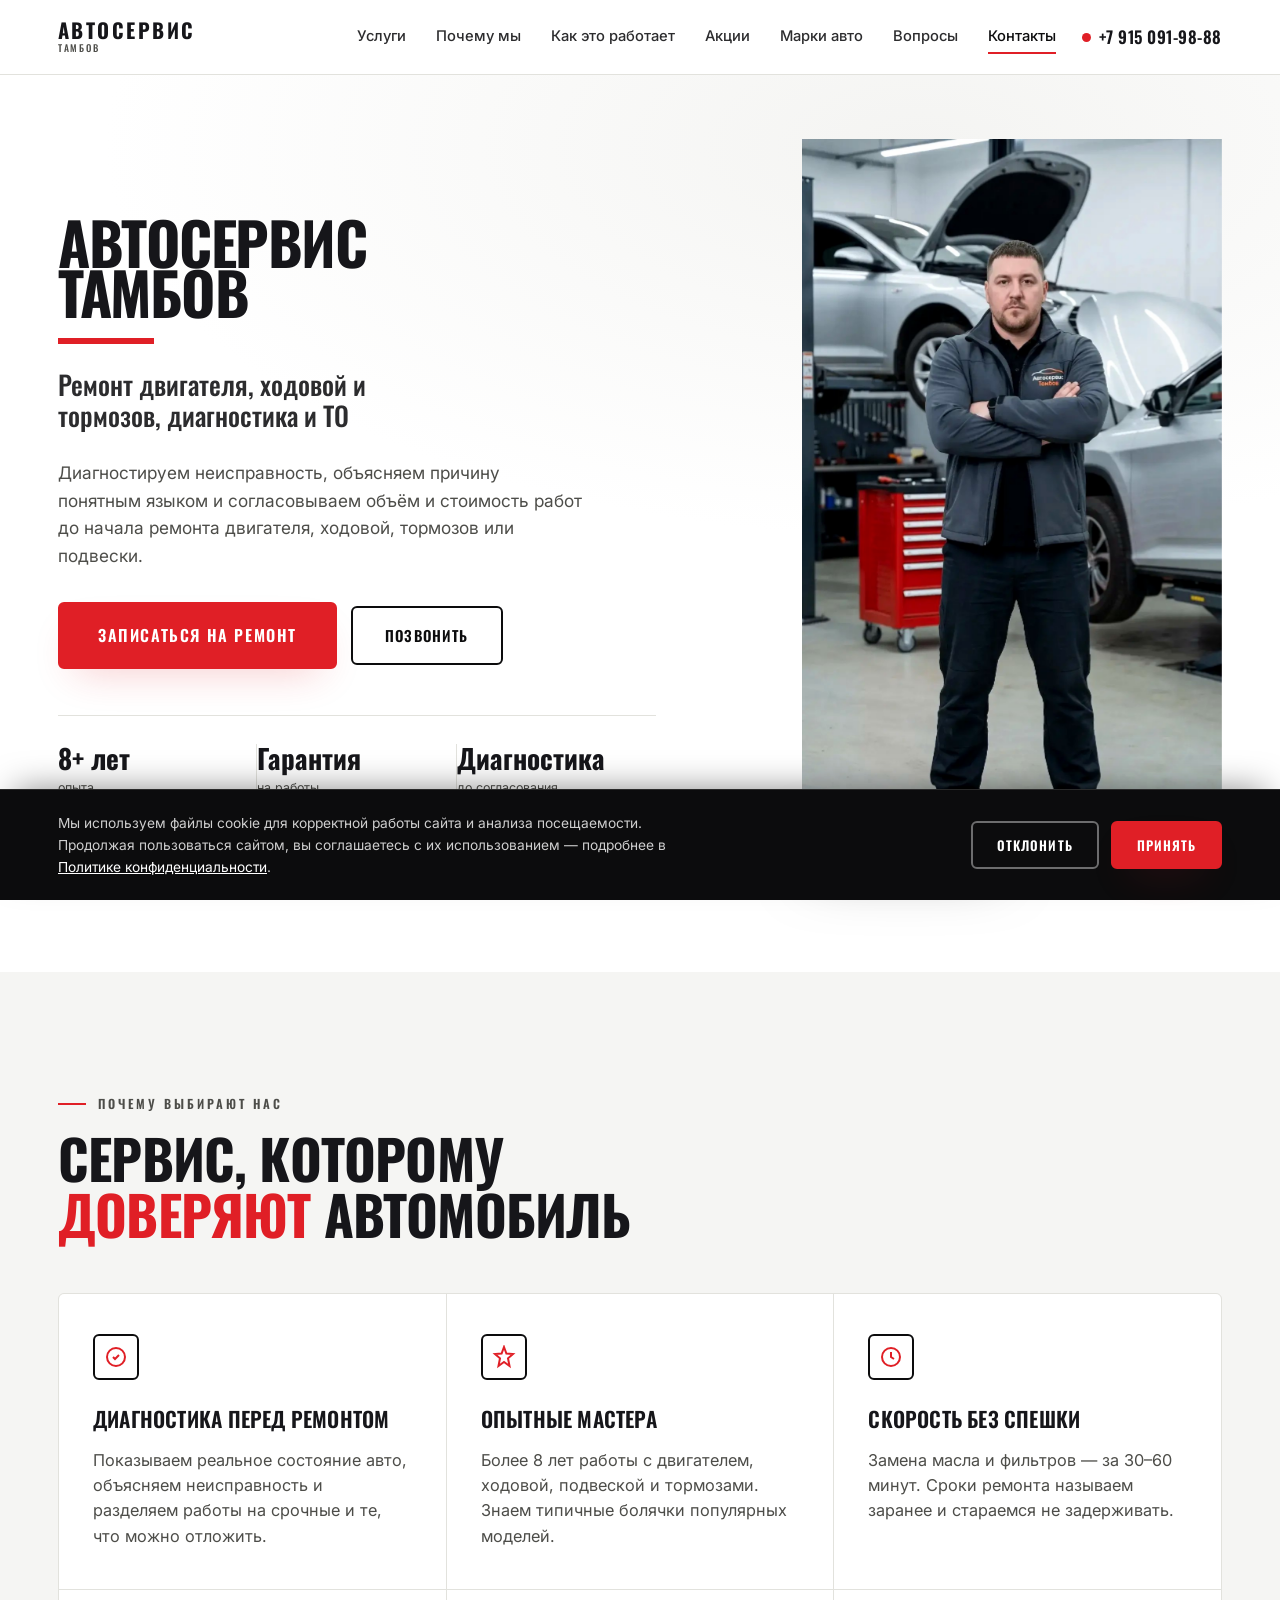
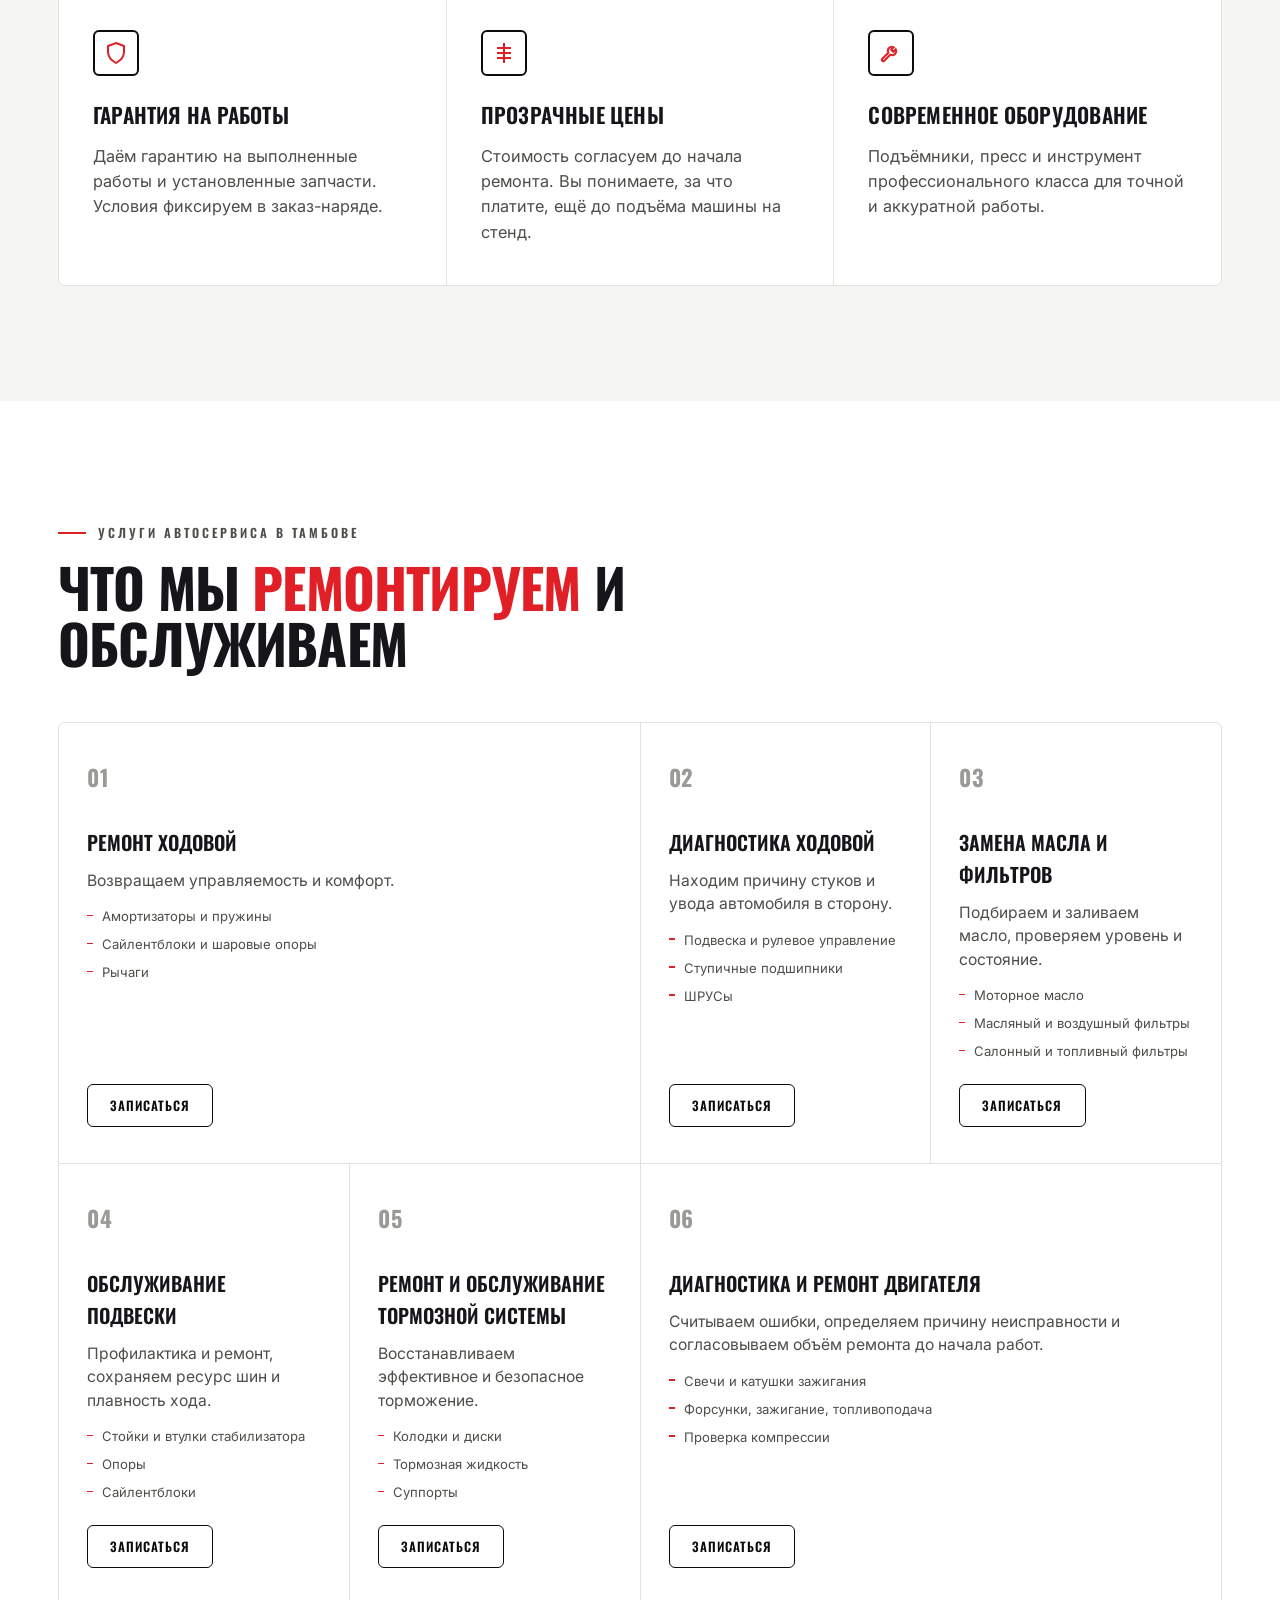
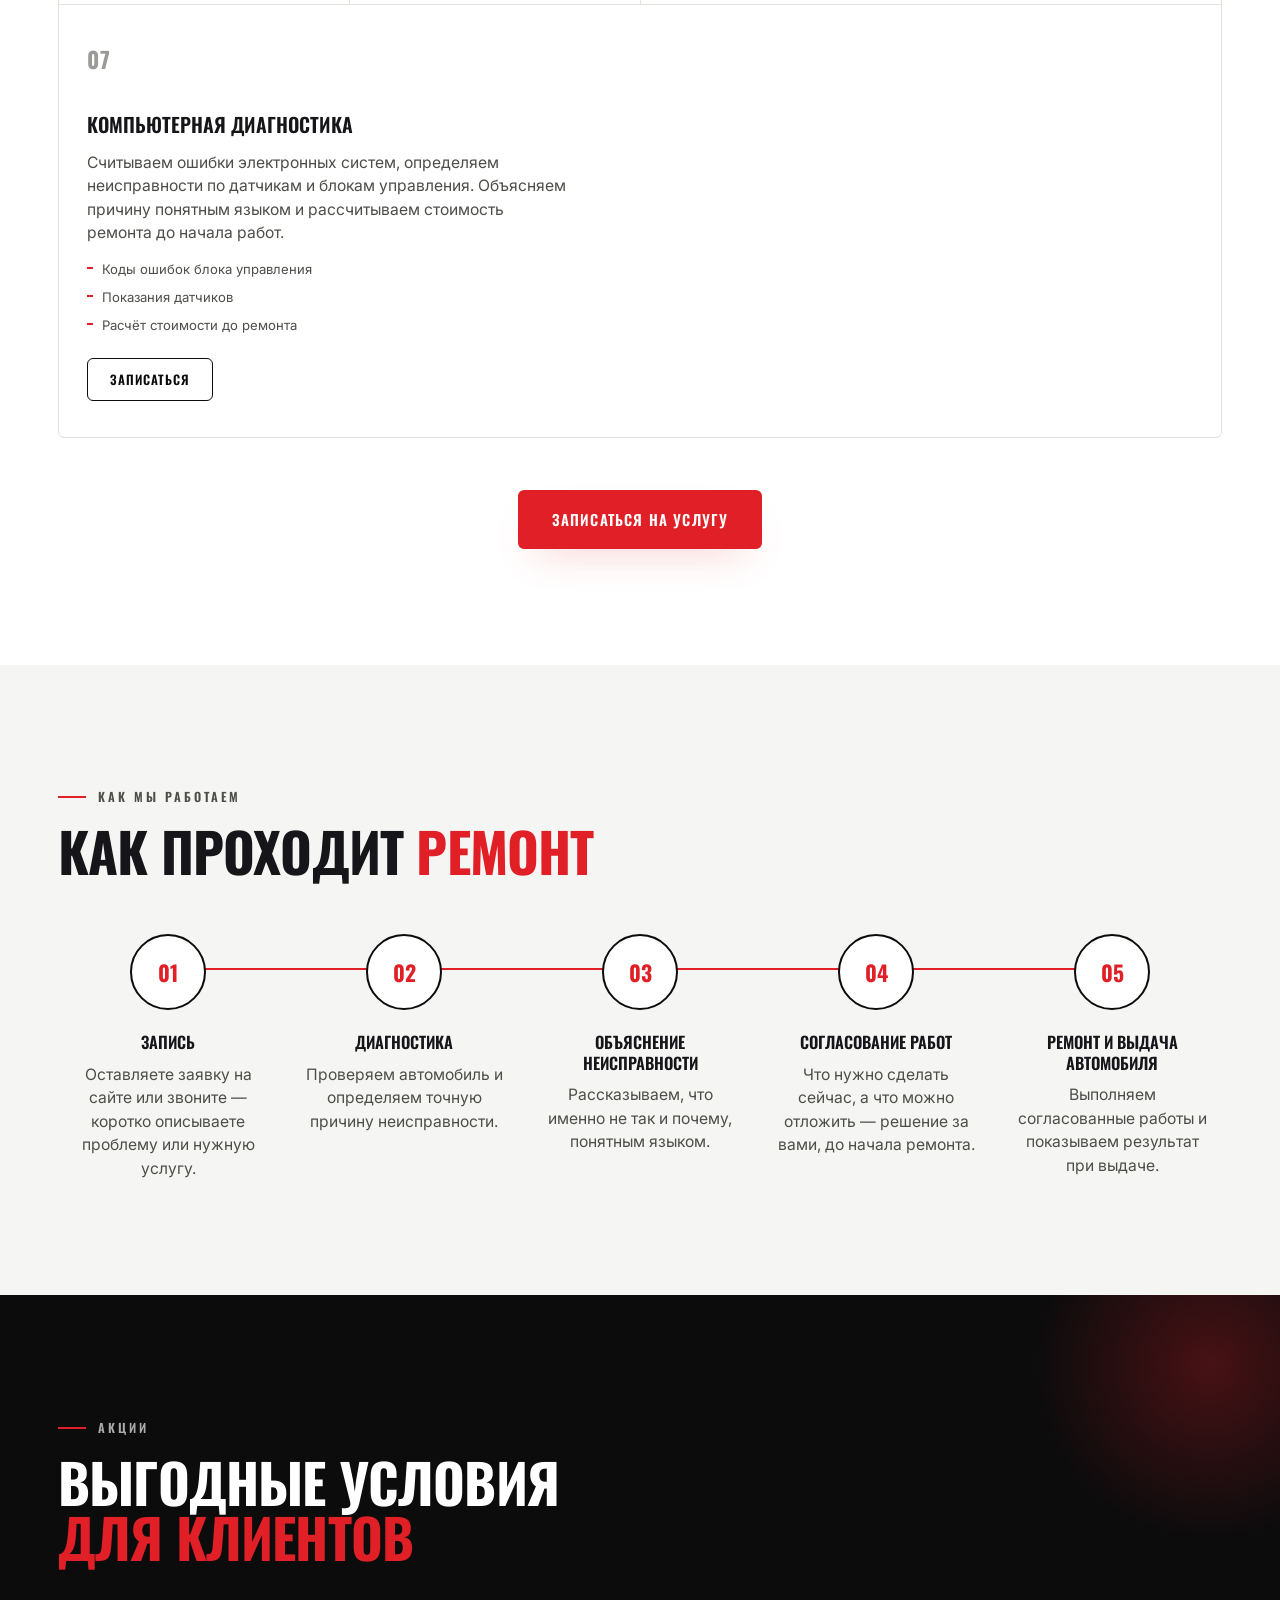
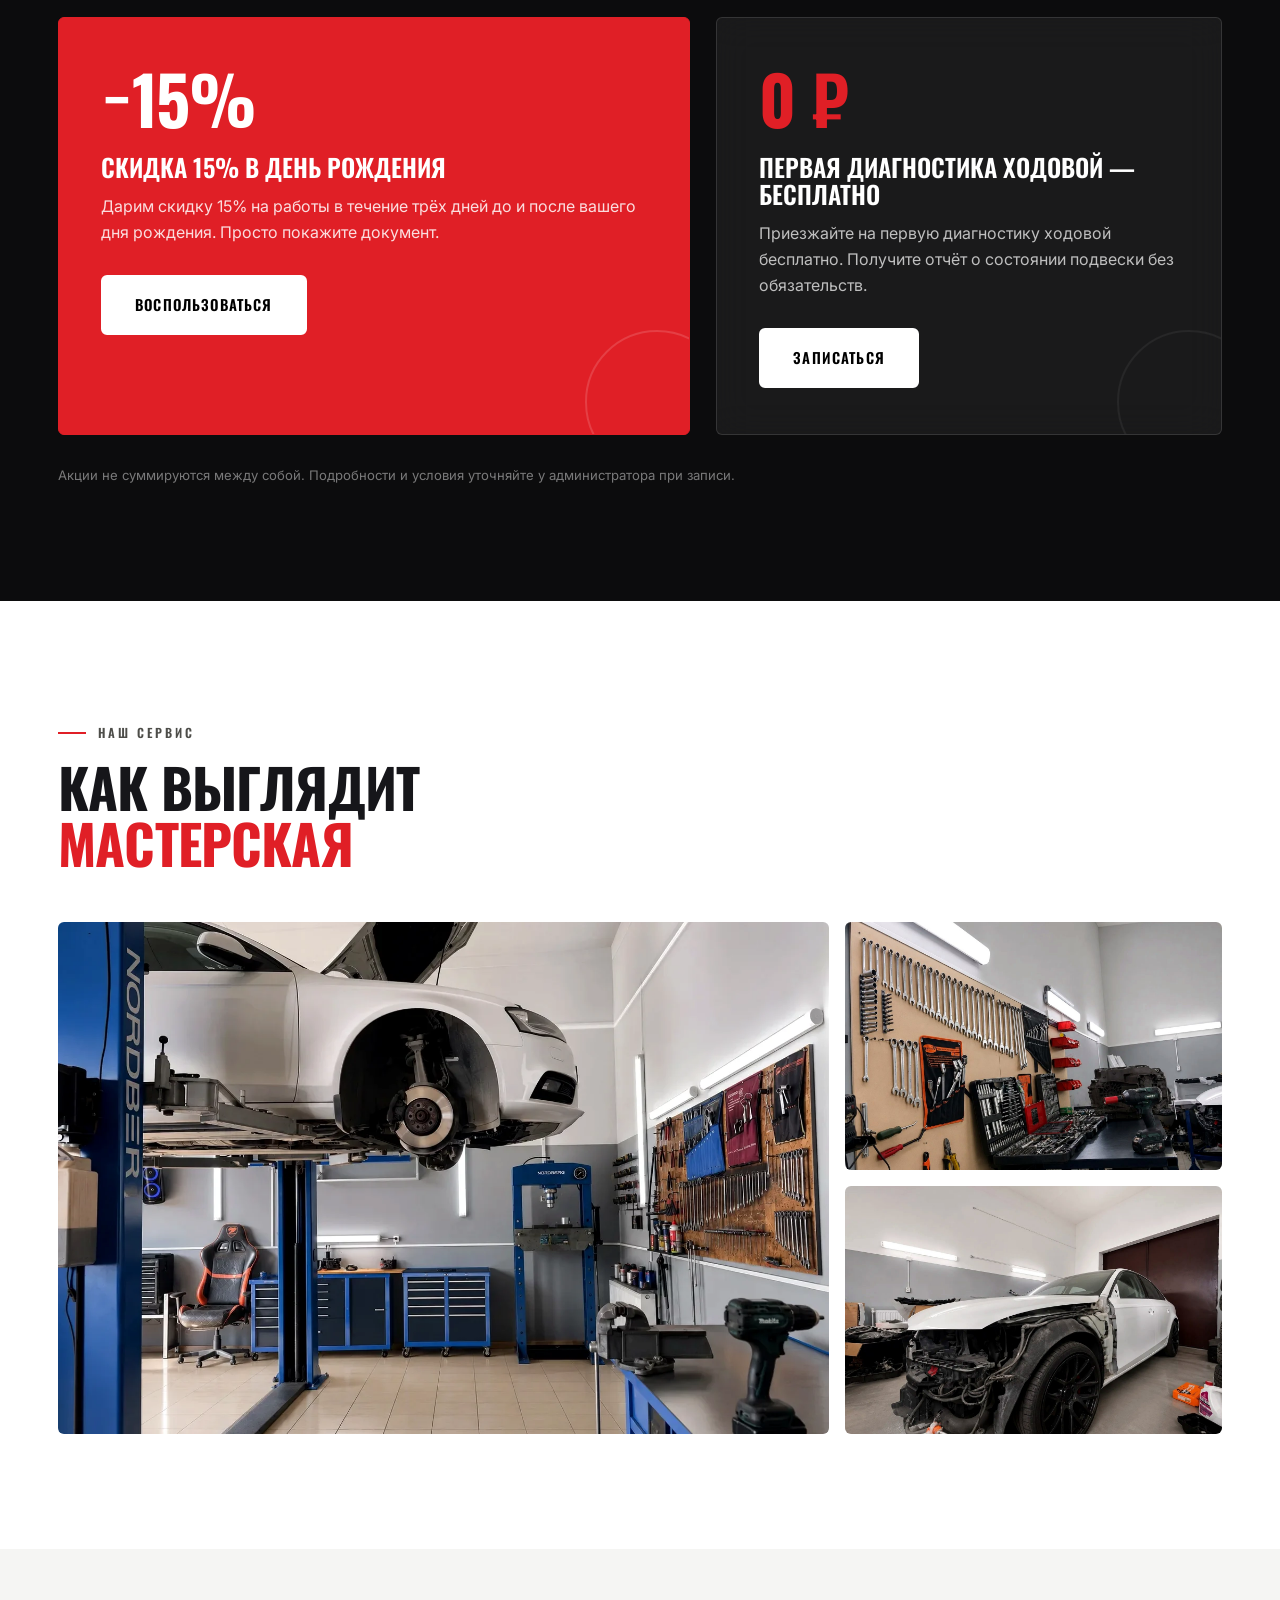
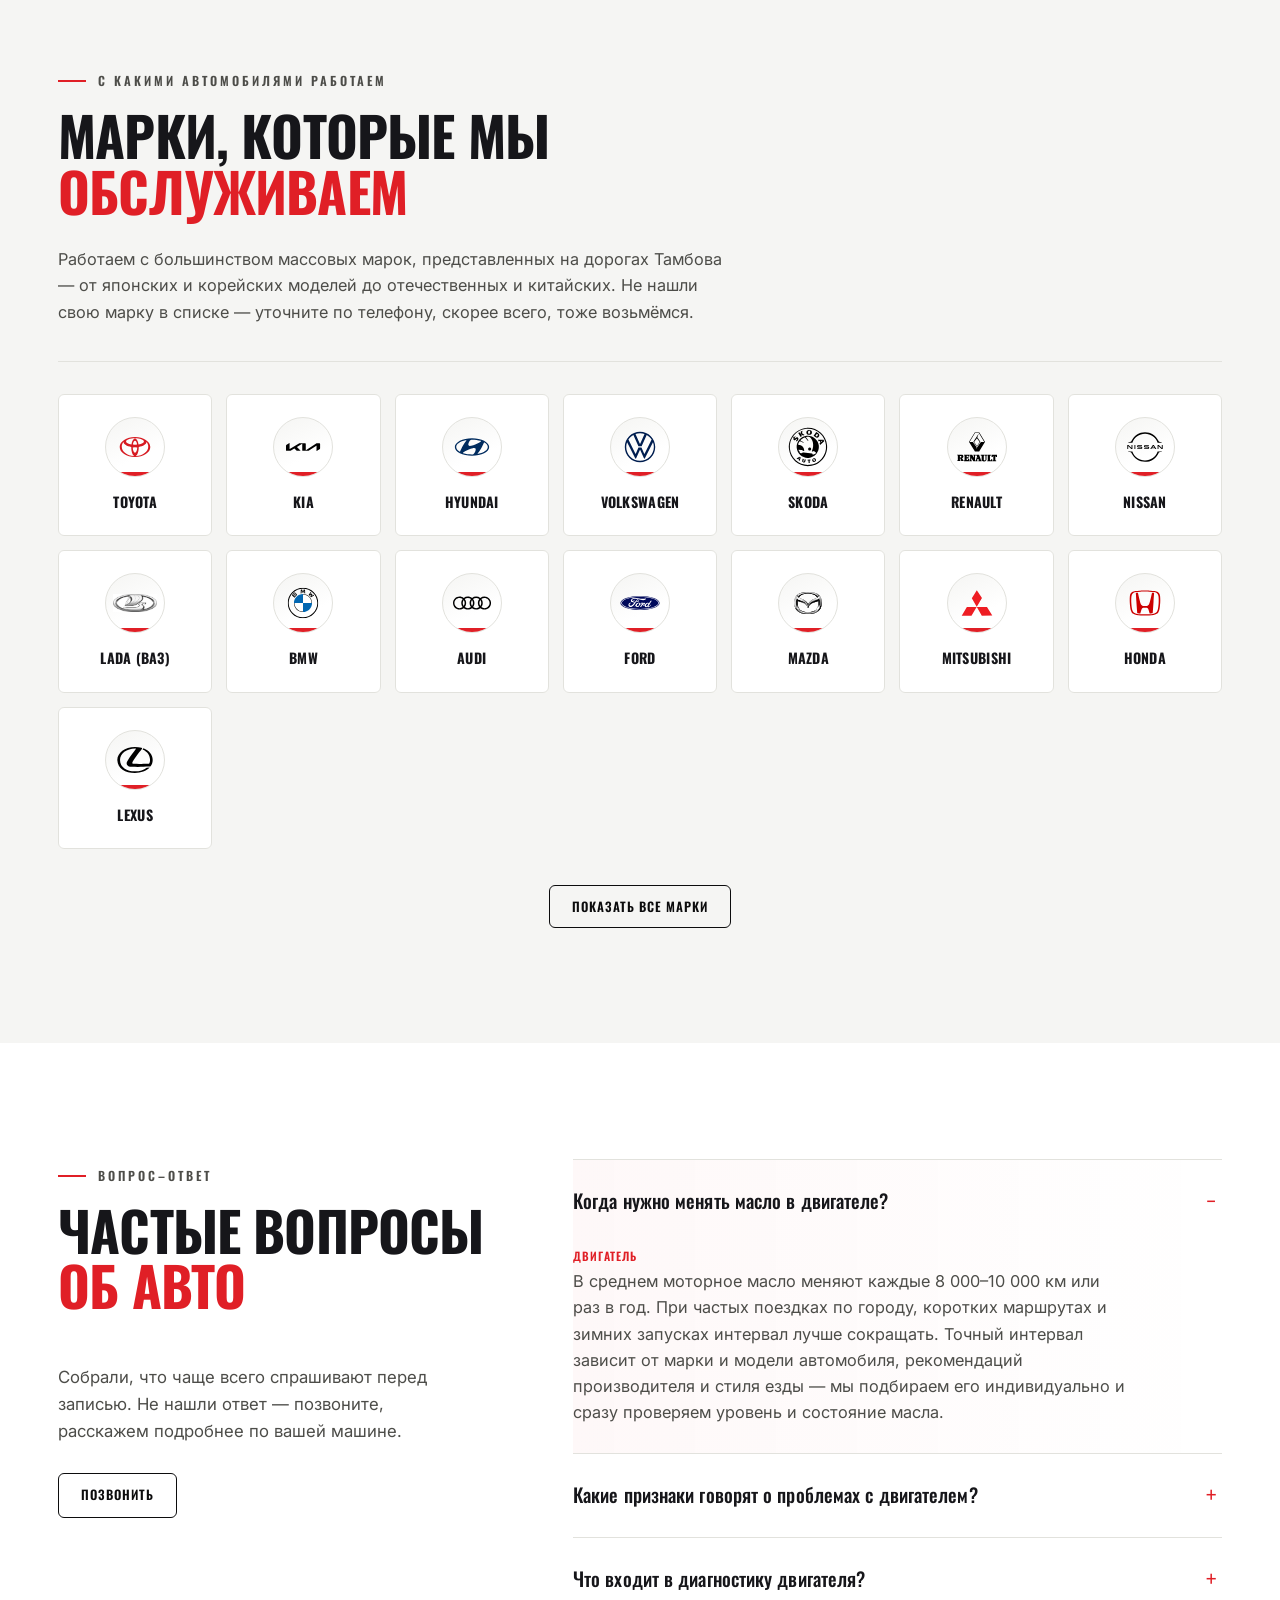
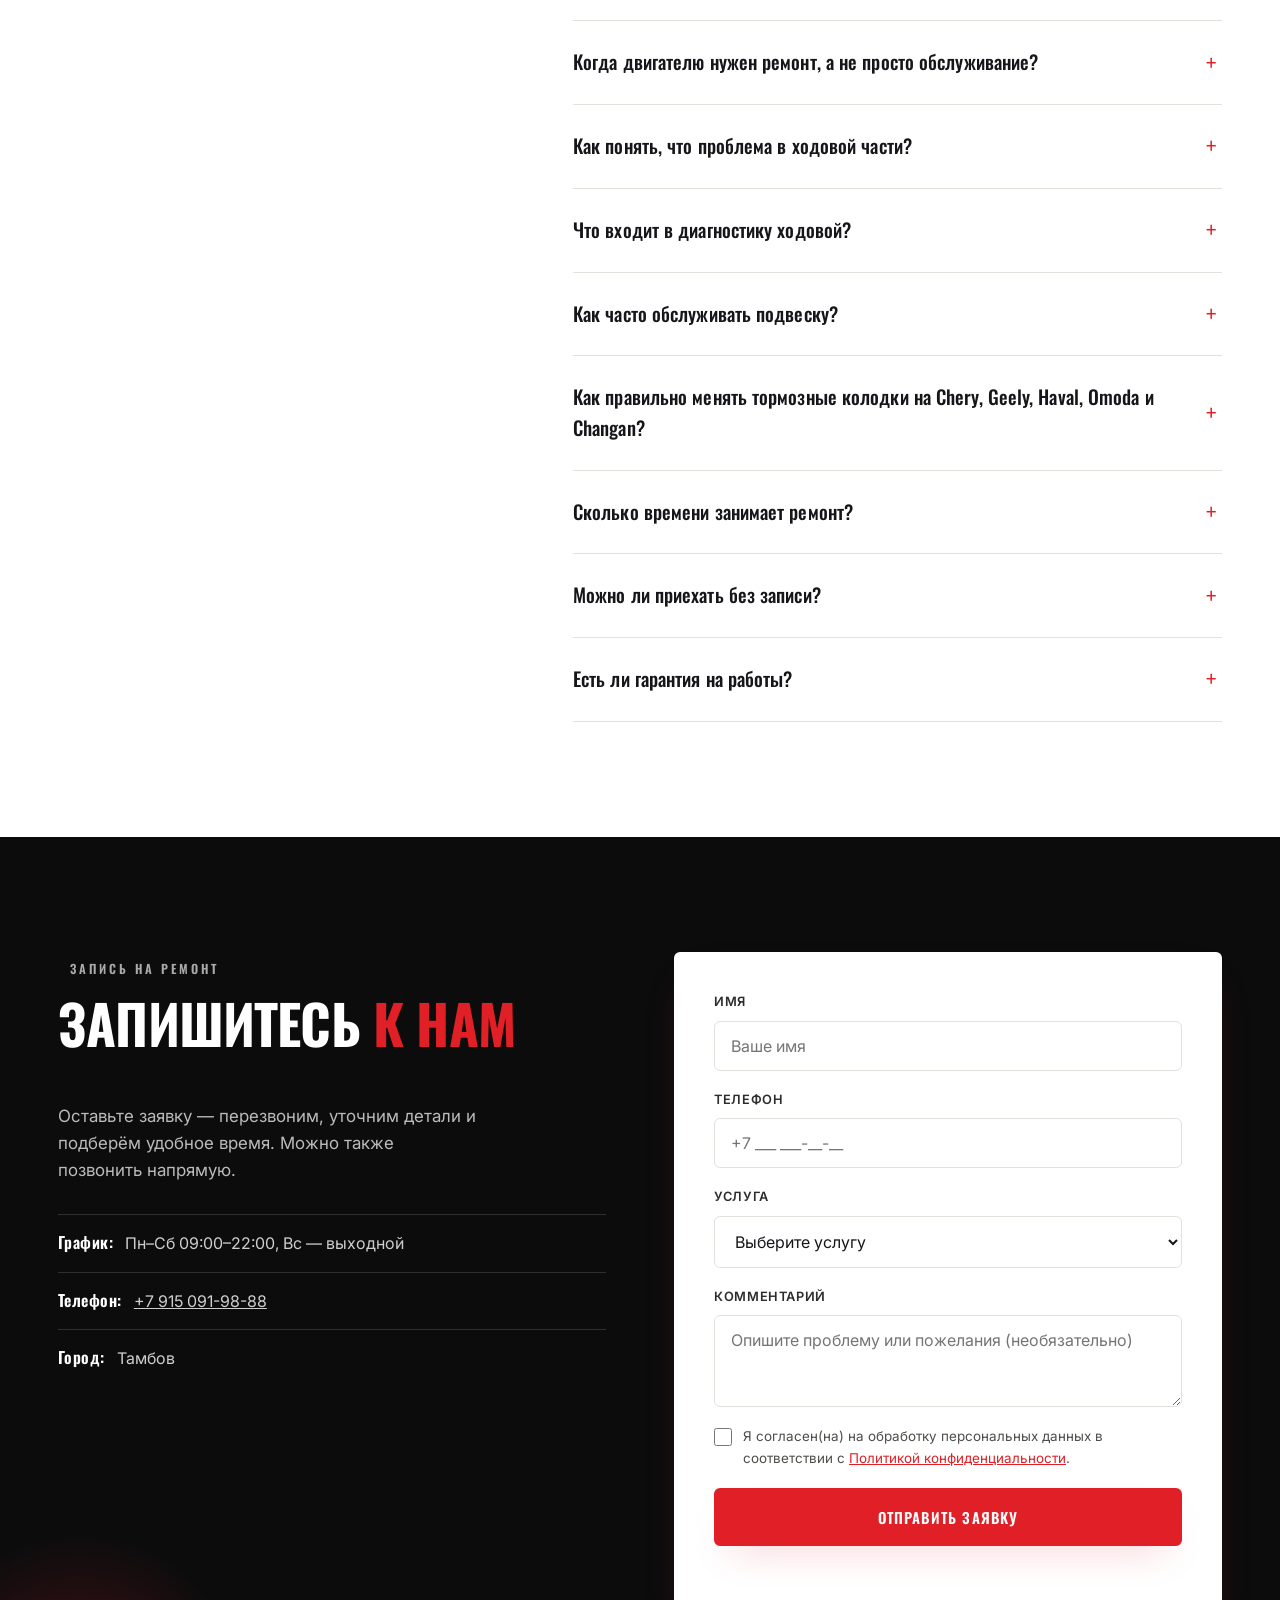
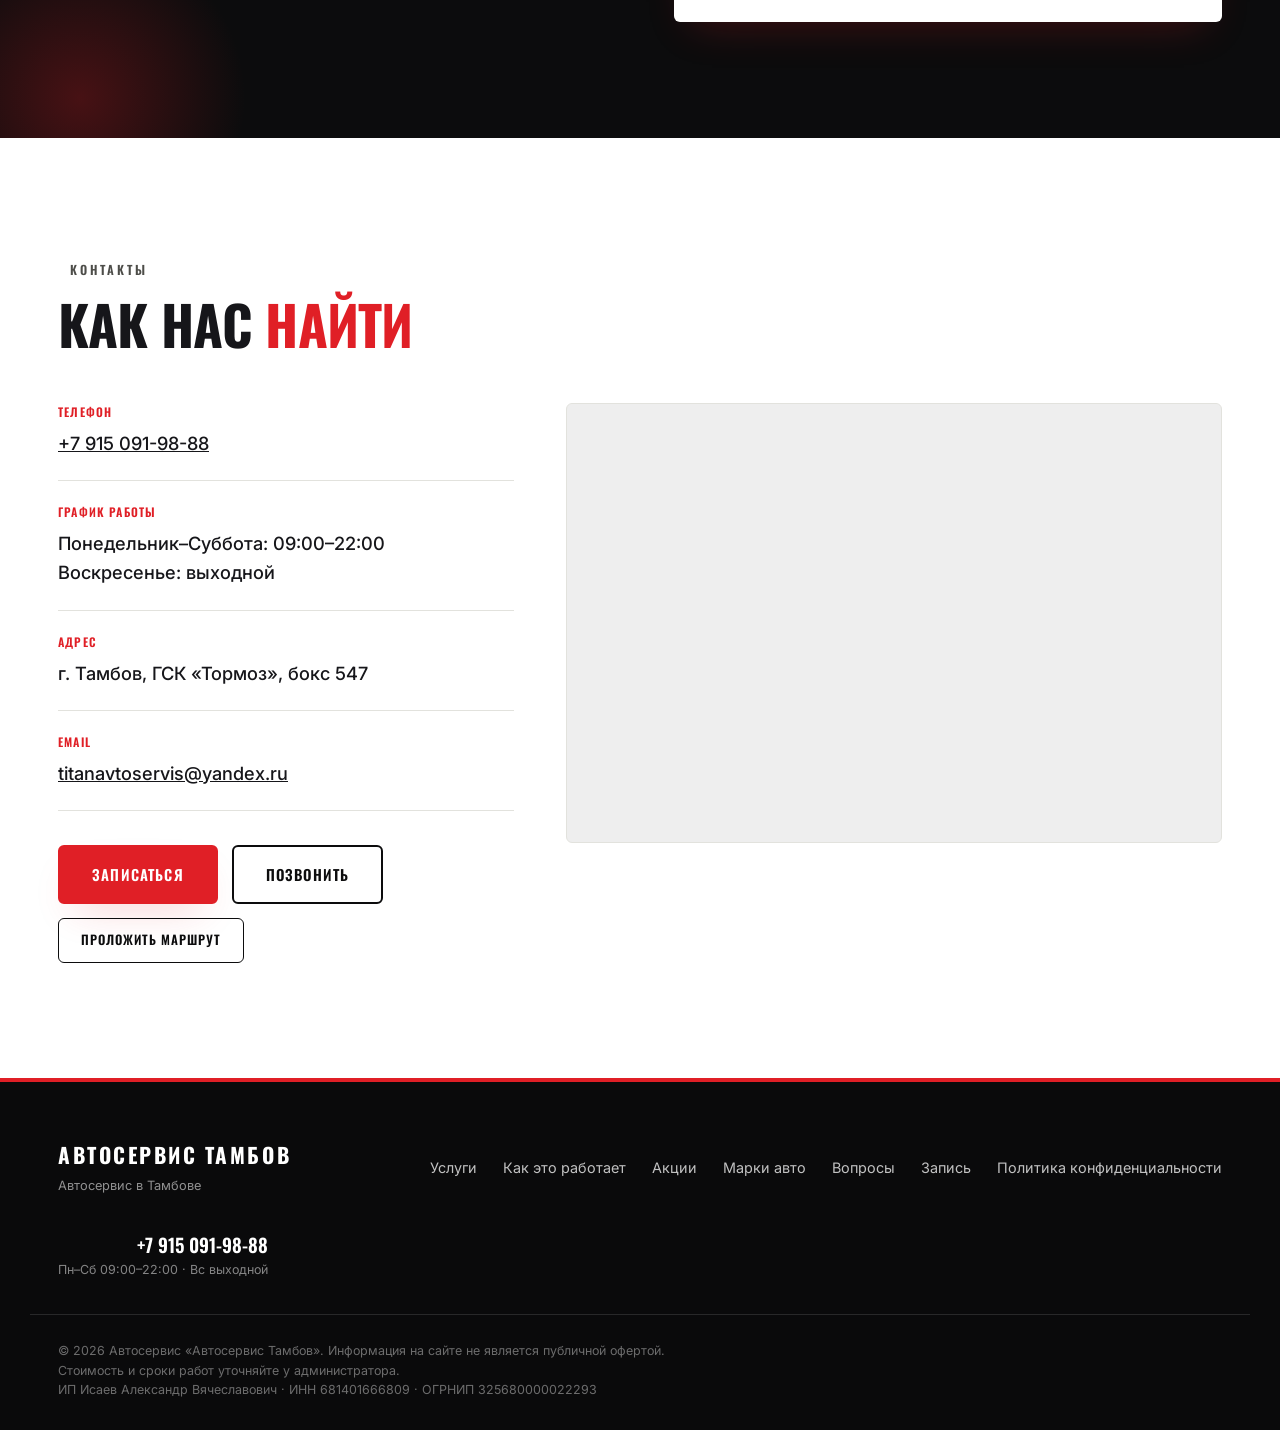
==== commit 8c7224a9: "FAQ: колодки на EPB (Chery/Geely/Haval/Omoda/Changan) + марка Jaecoo - Новый вопрос-ответ (HTML + JS" ====
--- a/STO/index.html
+++ b/STO/index.html
@@ -49,7 +49,7 @@
   "name": "Автосервис Тамбов",
   "image": "https://xn--80aacebauz3avdzlebh.xn--p1ai/hero-portrait.jpg",
   "url": "https://xn--80aacebauz3avdzlebh.xn--p1ai/",
-  "telephone": "+7-900-000-00-00",
+  "telephone": "+7-915-091-98-88",
   "priceRange": "₽₽",
   "description": "Автосервис в Тамбове: ремонт и диагностика ходовой, замена масла и фильтров, обслуживание подвески, замена тормозной системы и компьютерная диагностика.",
   "address": {
@@ -62,8 +62,8 @@
   },
   "geo": {
     "@type": "GeoCoordinates",
-    "latitude": "52.721246",
-    "longitude": "41.452258"
+    "latitude": "52.757188",
+    "longitude": "41.387029"
   },
   "areaServed": {
     "@type": "City",
@@ -102,6 +102,7 @@
     {"@type":"Question","name":"Как понять, что проблема в ходовой части?","acceptedAnswer":{"@type":"Answer","text":"Основные признаки неисправности ходовой: стуки и скрипы на неровностях, увод автомобиля в сторону, неравномерный износ шин, вибрация на руле, раскачка кузова после ям. При появлении любого из этих симптомов стоит сделать диагностику ходовой. В Тамбове первая диагностика ходовой у нас — бесплатно."}},
     {"@type":"Question","name":"Что входит в диагностику ходовой?","acceptedAnswer":{"@type":"Answer","text":"Мы осматриваем и проверяем амортизаторы, пружины, сайлентблоки, шаровые опоры, рулевые наконечники, стойки и втулки стабилизатора, ступичные подшипники, ШРУСы и состояние тормозных элементов. По итогам вы получаете список того, что требует замены сейчас, а что можно отложить."}},
     {"@type":"Question","name":"Как часто обслуживать подвеску?","acceptedAnswer":{"@type":"Answer","text":"Проверять подвеску рекомендуется раз в 15 000–20 000 км или при появлении посторонних звуков — точный интервал зависит от модели автомобиля, рекомендаций производителя и состояния узлов. Расходные элементы (сайлентблоки, стойки стабилизатора) меняются по износу. Регулярный осмотр продлевает срок службы шин и сохраняет управляемость."}},
+    {"@type":"Question","name":"Как правильно менять тормозные колодки на Chery, Geely, Haval, Omoda и Changan?","acceptedAnswer":{"@type":"Answer","text":"На многих современных Chery, Geely, Haval, Omoda и Changan установлен электронный стояночный тормоз (EPB) — вместо привычного троса разведением поршней в суппорте управляет электропривод. Если пытаться сдвинуть поршни вручную или монтировкой, «на глаз», без перевода привода в сервисный режим, можно легко сломать дорогостоящий моторчик суппорта. Мы используем диагностическое оборудование для безопасного электронного разведения поршней и последующей калибровки EPB после установки новых колодок. Автомобиль остаётся полностью исправным, электроника стояночного тормоза работает штатно, а стоимость такой замены получается до 60% ниже, чем у официального дилера."}},
     {"@type":"Question","name":"Сколько времени занимает ремонт?","acceptedAnswer":{"@type":"Answer","text":"Замена масла и фильтров — около 30–60 минут. Диагностика — 30–40 минут. Ремонт подвески и тормозов чаще занимает от 1 до 3 часов, ремонт двигателя и сложные случаи — дольше. Сроки зависят от автомобиля, объёма работ и наличия нужных деталей — точное время называем после диагностики, до начала работ."}},
     {"@type":"Question","name":"Можно ли приехать без записи?","acceptedAnswer":{"@type":"Answer","text":"Да, мы стараемся принять без записи, но в часы загрузки возможно ожидание. Чтобы приехать в удобное время и без очереди, лучше записаться заранее по телефону или через форму на сайте."}},
     {"@type":"Question","name":"Есть ли гарантия на работы?","acceptedAnswer":{"@type":"Answer","text":"Да. Мы предоставляем гарантию на выполненные работы и установленные запчасти. Условия и срок гарантии зависят от вида работ и согласовываются при оформлении заказа-наряда."}}
@@ -432,6 +433,7 @@
       <li class="brand-extra"><span class="brand-mark"><img src="assets/car-brands/changan.png" alt="Логотип Changan" loading="lazy" decoding="async" width="40" height="40"></span><span class="brand-label">Changan</span></li>
       <li class="brand-extra"><span class="brand-mark"><img src="assets/car-brands/exeed.png" alt="Логотип Exeed" loading="lazy" decoding="async" width="40" height="40"></span><span class="brand-label">Exeed</span></li>
       <li class="brand-extra"><span class="brand-mark"><img src="assets/car-brands/omoda.svg" alt="Логотип Omoda" loading="lazy" decoding="async" width="40" height="40"></span><span class="brand-label">Omoda</span></li>
+      <li class="brand-extra"><span class="brand-mark"><img src="assets/car-brands/jaecoo.svg" alt="Логотип Jaecoo" loading="lazy" decoding="async" width="40" height="40"></span><span class="brand-label">Jaecoo</span></li>
       <li class="brand-extra"><span class="brand-mark"><img src="assets/car-brands/jac.png" alt="Логотип JAC" loading="lazy" decoding="async" width="40" height="40"></span><span class="brand-label">JAC</span></li>
       <li class="brand-extra"><span class="brand-mark"><span class="brand-code">TA</span></span><span class="brand-label">Tank</span></li>
       <li class="brand-extra"><span class="brand-mark"><img src="assets/car-brands/jetour.png" alt="Логотип Jetour" loading="lazy" decoding="async" width="40" height="40"></span><span class="brand-label">Jetour</span></li>
@@ -481,6 +483,10 @@
       <details class="faq-item" name="faq-group">
         <summary>Как часто обслуживать подвеску?</summary>
         <div class="faq-body"><div class="faq-body-inner"><span class="faq-cat">Подвеска</span><p>Проверять подвеску рекомендуется раз в 15 000–20 000 км или при появлении посторонних звуков — точный интервал зависит от модели автомобиля, рекомендаций производителя и состояния узлов. Расходные элементы (сайлентблоки, стойки стабилизатора) меняются по износу. Регулярный осмотр продлевает срок службы шин и сохраняет управляемость.</p></div></div>
+      </details>
+      <details class="faq-item" name="faq-group">
+        <summary>Как правильно менять тормозные колодки на Chery, Geely, Haval, Omoda и Changan?</summary>
+        <div class="faq-body"><div class="faq-body-inner"><span class="faq-cat">Тормоза</span><p>На многих современных Chery, Geely, Haval, Omoda и Changan установлен электронный стояночный тормоз (EPB) — вместо привычного троса разведением поршней в суппорте управляет электропривод. Если пытаться сдвинуть поршни вручную или монтировкой, «на глаз», без перевода привода в сервисный режим, можно легко сломать дорогостоящий моторчик суппорта. Мы используем диагностическое оборудование для безопасного электронного разведения поршней и последующей калибровки EPB после установки новых колодок. Автомобиль остаётся полностью исправным, электроника стояночного тормоза работает штатно, а стоимость такой замены получается до 60% ниже, чем у официального дилера.</p></div></div>
       </details>
       <details class="faq-item" name="faq-group">
         <summary>Сколько времени занимает ремонт?</summary>
@@ -570,13 +576,13 @@
         <div class="contacts-actions">
           <a href="#booking" class="btn btn-primary">Записаться</a>
           <a href="tel:+79150919888" class="btn btn-ghost">Позвонить</a>
-          <a href="https://yandex.ru/maps/?rtext=~52.721246,41.452258" target="_blank" rel="noopener" class="btn btn-outline">Проложить маршрут</a>
+          <a href="https://yandex.ru/maps/org/avtoservis_tambov/151397842570/?rtext=~52.757188,41.387029" target="_blank" rel="noopener" class="btn btn-outline">Проложить маршрут</a>
         </div>
       </div>
       <div class="contacts-map" data-reveal="right" data-reveal-repeat>
         <iframe
           title="Карта проезда к автосервису «Автосервис Тамбов»"
-          src="https://yandex.ru/map-widget/v1/?ll=41.452258%2C52.721246&z=13&text=%D0%B0%D0%B2%D1%82%D0%BE%D1%81%D0%B5%D1%80%D0%B2%D0%B8%D1%81%20%D0%A2%D0%B0%D0%BC%D0%B1%D0%BE%D0%B2"
+          src="https://yandex.ru/map-widget/v1/?ll=41.387029%2C52.757188&z=17&whatshere%5Bpoint%5D=41.387029%2C52.757188&whatshere%5Bzoom%5D=17"
           loading="lazy"
           referrerpolicy="no-referrer-when-downgrade"></iframe>
       </div>
